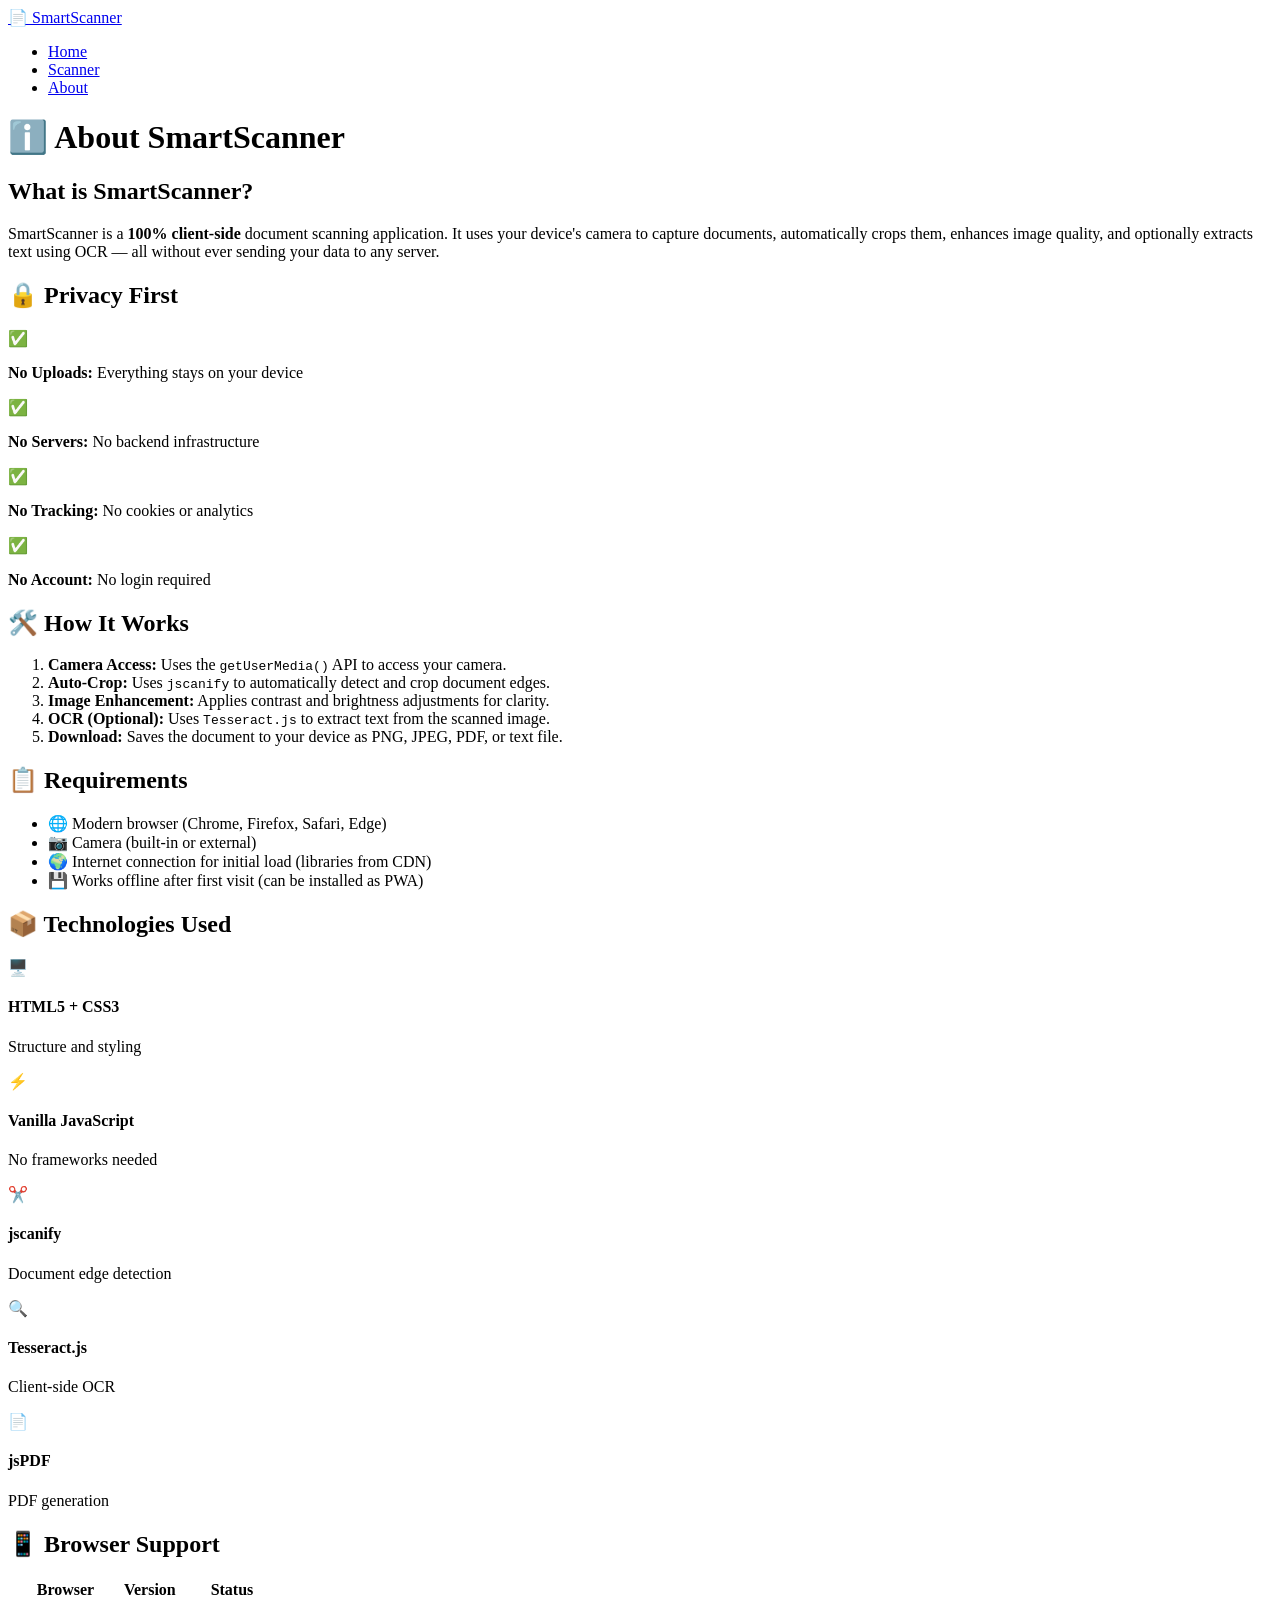
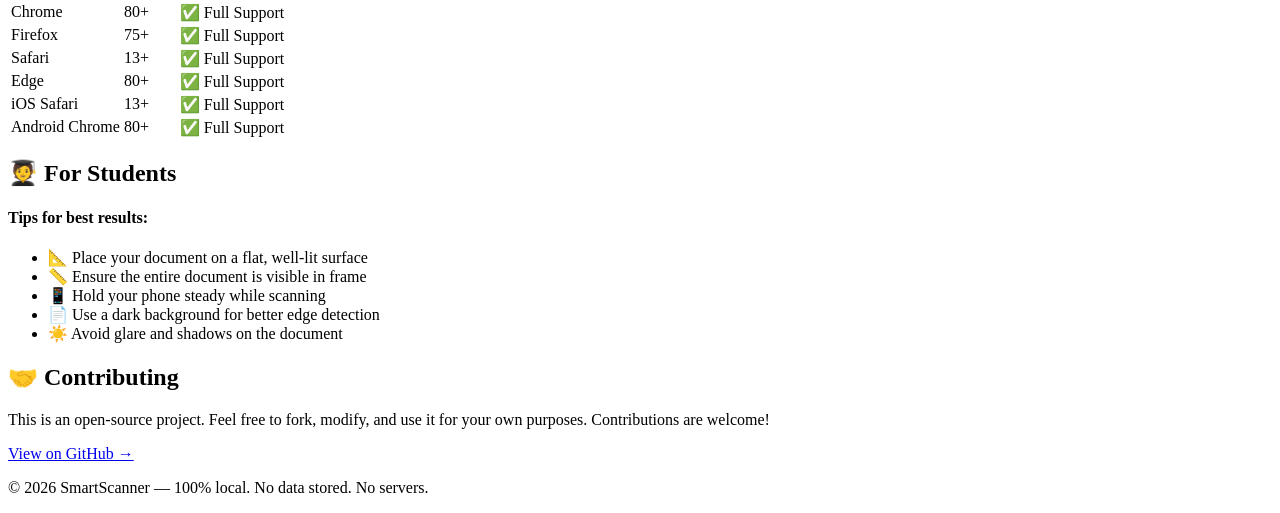
==== about.html @ 973a43d8 "Add About page for Smart Document Scanner This file contains the About page for the Smart Document S" ====
<!DOCTYPE html>
<html lang="en">
<head>
    <meta charset="UTF-8" />
    <meta name="viewport" content="width=device-width, initial-scale=1.0" />
    <title>About - Smart Document Scanner</title>
    <link rel="stylesheet" href="css/style.css" />
</head>
<body>
    <nav class="navbar">
        <div class="nav-container">
            <a href="index.html" class="nav-brand">📄 SmartScanner</a>
            <ul class="nav-menu">
                <li><a href="index.html">Home</a></li>
                <li><a href="scanner.html">Scanner</a></li>
                <li><a href="about.html" class="active">About</a></li>
            </ul>
        </div>
    </nav>

    <main>
        <div class="about-container">
            <h1>ℹ️ About SmartScanner</h1>
            
            <section class="about-section">
                <h2>What is SmartScanner?</h2>
                <p>
                    SmartScanner is a <strong>100% client-side</strong> document scanning application.
                    It uses your device's camera to capture documents, automatically crops them,
                    enhances image quality, and optionally extracts text using OCR — all without
                    ever sending your data to any server.
                </p>
            </section>

            <section class="about-section">
                <h2>🔒 Privacy First</h2>
                <div class="privacy-grid">
                    <div class="privacy-item">
                        <span class="privacy-icon">✅</span>
                        <p><strong>No Uploads:</strong> Everything stays on your device</p>
                    </div>
                    <div class="privacy-item">
                        <span class="privacy-icon">✅</span>
                        <p><strong>No Servers:</strong> No backend infrastructure</p>
                    </div>
                    <div class="privacy-item">
                        <span class="privacy-icon">✅</span>
                        <p><strong>No Tracking:</strong> No cookies or analytics</p>
                    </div>
                    <div class="privacy-item">
                        <span class="privacy-icon">✅</span>
                        <p><strong>No Account:</strong> No login required</p>
                    </div>
                </div>
            </section>

            <section class="about-section">
                <h2>🛠️ How It Works</h2>
                <ol class="how-it-works">
                    <li>
                        <strong>Camera Access:</strong> Uses the <code>getUserMedia()</code> API
                        to access your camera.
                    </li>
                    <li>
                        <strong>Auto-Crop:</strong> Uses <code>jscanify</code> to automatically
                        detect and crop document edges.
                    </li>
                    <li>
                        <strong>Image Enhancement:</strong> Applies contrast and brightness
                        adjustments for clarity.
                    </li>
                    <li>
                        <strong>OCR (Optional):</strong> Uses <code>Tesseract.js</code> to
                        extract text from the scanned image.
                    </li>
                    <li>
                        <strong>Download:</strong> Saves the document to your device as
                        PNG, JPEG, PDF, or text file.
                    </li>
                </ol>
            </section>

            <section class="about-section">
                <h2>📋 Requirements</h2>
                <ul class="requirements">
                    <li>🌐 Modern browser (Chrome, Firefox, Safari, Edge)</li>
                    <li>📷 Camera (built-in or external)</li>
                    <li>🌍 Internet connection for initial load (libraries from CDN)</li>
                    <li>💾 Works offline after first visit (can be installed as PWA)</li>
                </ul>
            </section>

            <section class="about-section">
                <h2>📦 Technologies Used</h2>
                <div class="tech-grid">
                    <div class="tech-item">
                        <span class="tech-icon">🖥️</span>
                        <h4>HTML5 + CSS3</h4>
                        <p>Structure and styling</p>
                    </div>
                    <div class="tech-item">
                        <span class="tech-icon">⚡</span>
                        <h4>Vanilla JavaScript</h4>
                        <p>No frameworks needed</p>
                    </div>
                    <div class="tech-item">
                        <span class="tech-icon">✂️</span>
                        <h4>jscanify</h4>
                        <p>Document edge detection</p>
                    </div>
                    <div class="tech-item">
                        <span class="tech-icon">🔍</span>
                        <h4>Tesseract.js</h4>
                        <p>Client-side OCR</p>
                    </div>
                    <div class="tech-item">
                        <span class="tech-icon">📄</span>
                        <h4>jsPDF</h4>
                        <p>PDF generation</p>
                    </div>
                </div>
            </section>

            <section class="about-section">
                <h2>📱 Browser Support</h2>
                <table class="browser-table">
                    <thead>
                        <tr>
                            <th>Browser</th>
                            <th>Version</th>
                            <th>Status</th>
                        </tr>
                    </thead>
                    <tbody>
                        <tr><td>Chrome</td><td>80+</td><td>✅ Full Support</td></tr>
                        <tr><td>Firefox</td><td>75+</td><td>✅ Full Support</td></tr>
                        <tr><td>Safari</td><td>13+</td><td>✅ Full Support</td></tr>
                        <tr><td>Edge</td><td>80+</td><td>✅ Full Support</td></tr>
                        <tr><td>iOS Safari</td><td>13+</td><td>✅ Full Support</td></tr>
                        <tr><td>Android Chrome</td><td>80+</td><td>✅ Full Support</td></tr>
                    </tbody>
                </table>
            </section>

            <section class="about-section">
                <h2>🧑‍🎓 For Students</h2>
                <div class="student-tips">
                    <h4>Tips for best results:</h4>
                    <ul>
                        <li>📐 Place your document on a flat, well-lit surface</li>
                        <li>📏 Ensure the entire document is visible in frame</li>
                        <li>📱 Hold your phone steady while scanning</li>
                        <li>📄 Use a dark background for better edge detection</li>
                        <li>☀️ Avoid glare and shadows on the document</li>
                    </ul>
                </div>
            </section>

            <section class="about-section">
                <h2>🤝 Contributing</h2>
                <p>
                    This is an open-source project. Feel free to fork, modify, and use it
                    for your own purposes. Contributions are welcome!
                </p>
                <a href="https://github.com" class="btn btn-primary">View on GitHub →</a>
            </section>
        </div>
    </main>

    <footer>
        <div class="footer-container">
            <p>&copy; 2026 SmartScanner — 100% local. No data stored. No servers.</p>
        </div>
    </footer>

    <script src="js/about.js"></script>
</body>
</html>
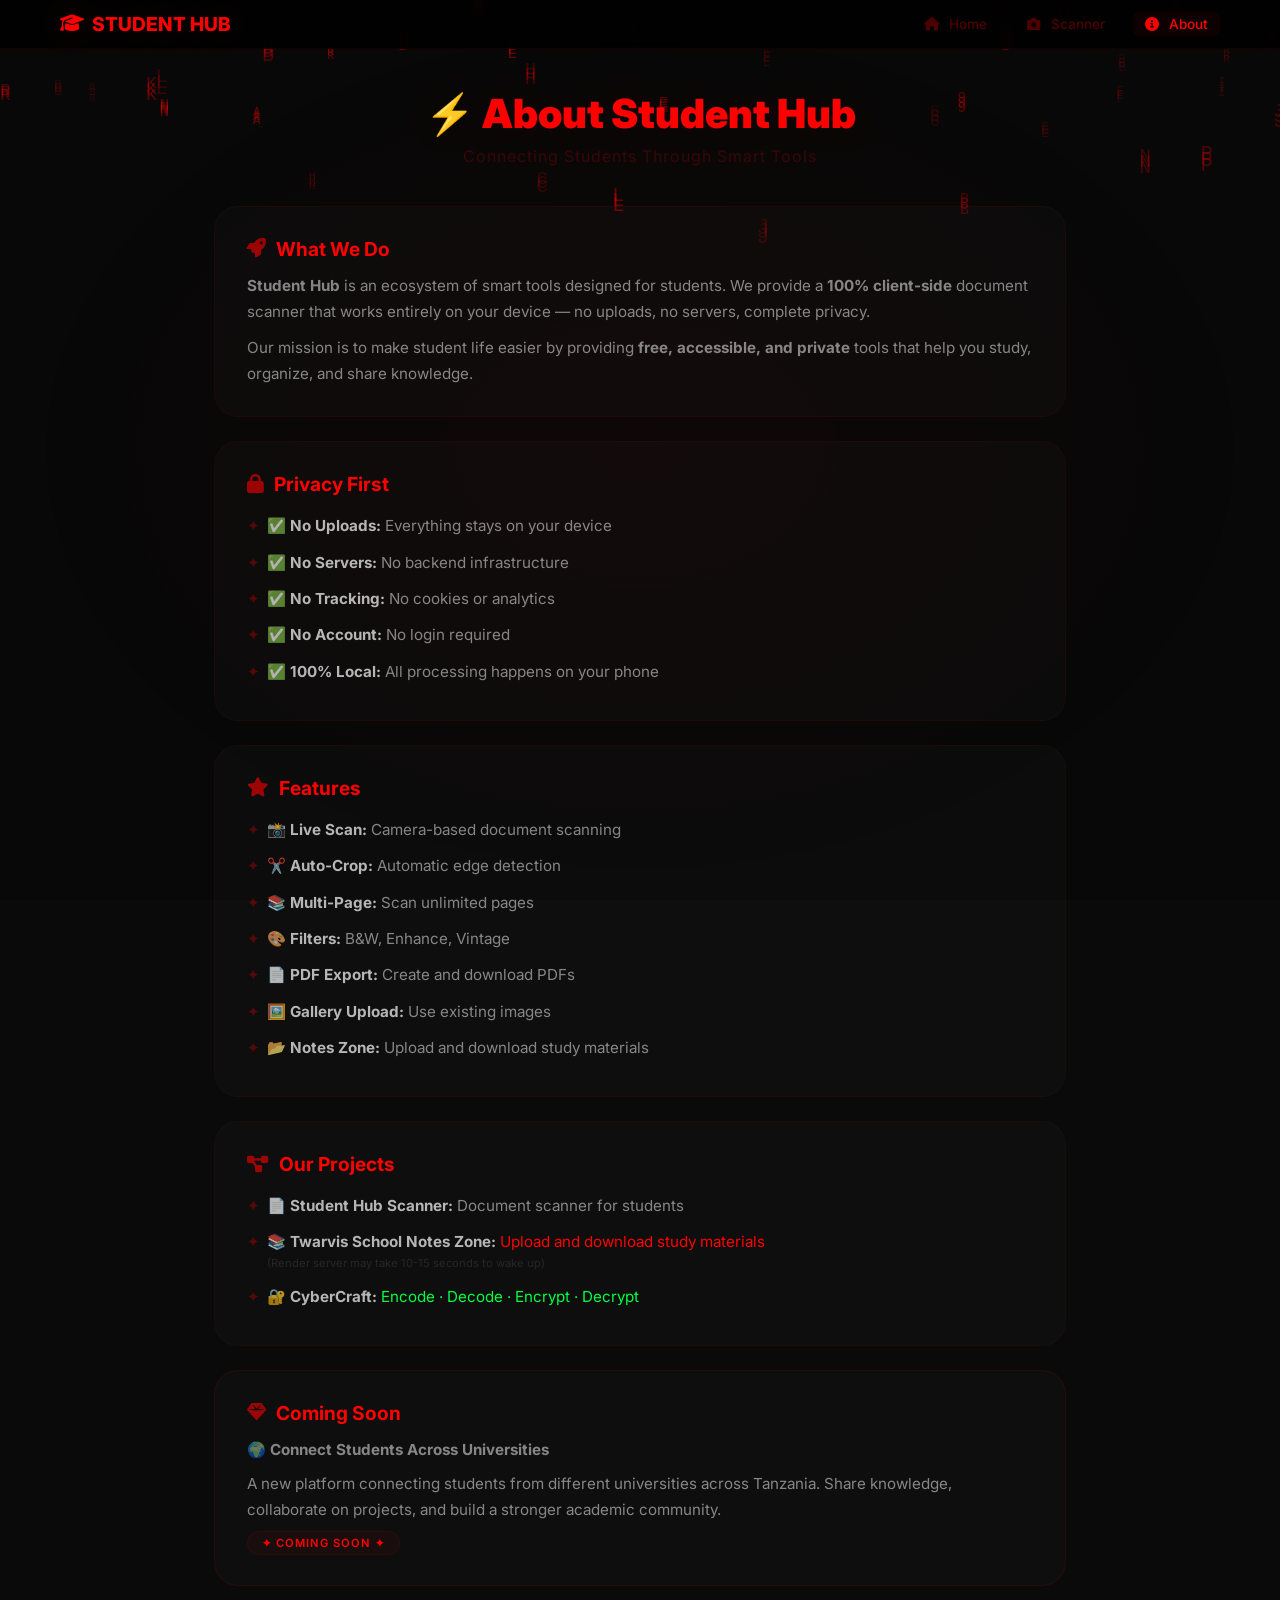
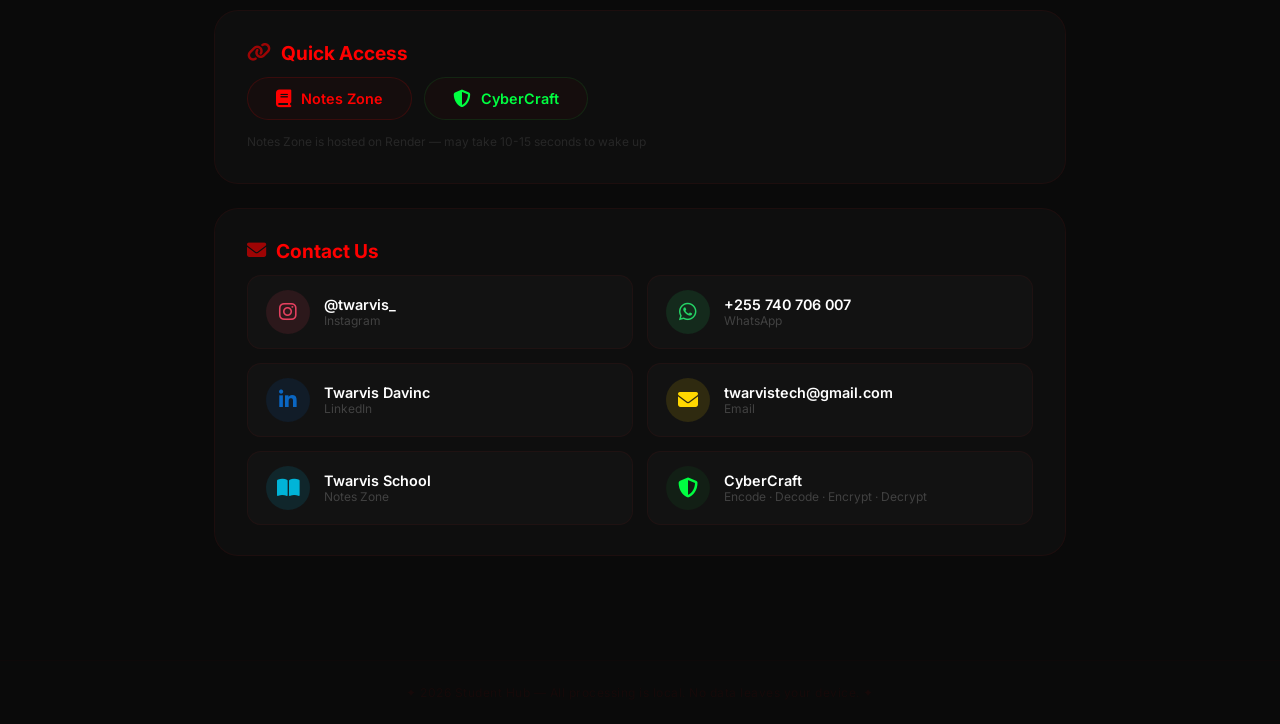
==== commit 0de9e16b: "Revamp about.html for Student Hub branding Updated the about page to reflect the new branding and fe" ====
--- a/about.html
+++ b/about.html
@@ -1,178 +1,830 @@
 <!DOCTYPE html>
 <html lang="en">
 <head>
-    <meta charset="UTF-8" />
-    <meta name="viewport" content="width=device-width, initial-scale=1.0" />
-    <title>About - Smart Document Scanner</title>
-    <link rel="stylesheet" href="css/style.css" />
+    <meta charset="UTF-8">
+    <meta name="viewport" content="width=device-width, initial-scale=1.0, maximum-scale=1.0, user-scalable=no">
+    <title>Student Hub - About</title>
+    <link href="https://fonts.googleapis.com/css2?family=Inter:wght@400;600;700;800;900&display=swap" rel="stylesheet">
+    <link rel="stylesheet" href="https://cdnjs.cloudflare.com/ajax/libs/font-awesome/6.5.1/css/all.min.css">
+    <style>
+        /* ===== RESET & BASE ===== */
+        * {
+            margin: 0;
+            padding: 0;
+            box-sizing: border-box;
+        }
+
+        html,
+        body {
+            width: 100%;
+            min-height: 100vh;
+            background: #0a0a0a;
+            color: #fff;
+            font-family: 'Inter', sans-serif;
+            overflow-x: hidden;
+        }
+
+        /* ===== RED RAIN CANVAS ===== */
+        #rain-canvas {
+            position: fixed;
+            top: 0;
+            left: 0;
+            width: 100%;
+            height: 100%;
+            z-index: 0;
+            background: #0a0a0a;
+        }
+
+        .glow-overlay {
+            position: fixed;
+            top: 0;
+            left: 0;
+            right: 0;
+            bottom: 0;
+            background: radial-gradient(ellipse at center, rgba(255, 0, 0, 0.03) 0%, transparent 70%);
+            z-index: 1;
+            pointer-events: none;
+        }
+
+        .glass-overlay {
+            position: relative;
+            z-index: 2;
+            min-height: 100vh;
+            display: flex;
+            flex-direction: column;
+        }
+
+        /* ===== HEADER ===== */
+        .header {
+            background: rgba(0, 0, 0, 0.85);
+            backdrop-filter: blur(20px);
+            border-bottom: 1px solid rgba(255, 0, 0, 0.08);
+            padding: 12px 0;
+            flex-shrink: 0;
+            position: sticky;
+            top: 0;
+            z-index: 100;
+        }
+
+        .header-content {
+            max-width: 1200px;
+            margin: 0 auto;
+            padding: 0 20px;
+            display: flex;
+            justify-content: space-between;
+            align-items: center;
+        }
+
+        .logo {
+            font-size: 1.2rem;
+            font-weight: 800;
+            display: flex;
+            align-items: center;
+            gap: 8px;
+            color: #ff0000;
+            text-shadow: 0 0 30px rgba(255, 0, 0, 0.2);
+        }
+
+        .logo i {
+            color: #ff0000;
+        }
+
+        .nav-links {
+            display: flex;
+            gap: 16px;
+            align-items: center;
+        }
+
+        .nav-links a {
+            color: rgba(255, 0, 0, 0.3);
+            text-decoration: none;
+            font-size: 0.85rem;
+            font-weight: 500;
+            transition: 0.3s;
+            padding: 4px 12px;
+            border-radius: 6px;
+        }
+
+        .nav-links a:hover,
+        .nav-links a.active {
+            color: #ff0000;
+            background: rgba(255, 0, 0, 0.05);
+        }
+
+        .nav-links a i {
+            margin-right: 6px;
+        }
+
+        /* ===== GLASSY LOADING MODAL ===== */
+        #loadingModal {
+            display: none;
+            position: fixed;
+            top: 0;
+            left: 0;
+            width: 100%;
+            height: 100%;
+            background: rgba(0, 0, 0, 0.7);
+            backdrop-filter: blur(20px);
+            z-index: 999;
+            align-items: center;
+            justify-content: center;
+        }
+
+        #loadingModal.active {
+            display: flex;
+        }
+
+        .loading-box {
+            background: rgba(255, 255, 255, 0.03);
+            backdrop-filter: blur(30px);
+            border: 1px solid rgba(255, 0, 0, 0.08);
+            border-radius: 30px;
+            padding: 50px 40px 40px;
+            max-width: 380px;
+            width: 90%;
+            text-align: center;
+            animation: glassPulse 2s ease-in-out infinite;
+            box-shadow: 0 0 60px rgba(255, 0, 0, 0.03);
+        }
+
+        @keyframes glassPulse {
+            0%,
+            100% {
+                box-shadow: 0 0 40px rgba(255, 0, 0, 0.02);
+                transform: scale(1);
+            }
+            50% {
+                box-shadow: 0 0 80px rgba(255, 0, 0, 0.06);
+                transform: scale(1.01);
+            }
+        }
+
+        .loading-box .spinner {
+            width: 60px;
+            height: 60px;
+            border: 3px solid rgba(255, 0, 0, 0.05);
+            border-top-color: #ff0000;
+            border-radius: 50%;
+            animation: spin 1s linear infinite;
+            margin: 0 auto 20px;
+        }
+
+        @keyframes spin {
+            to {
+                transform: rotate(360deg);
+            }
+        }
+
+        .loading-box .loading-icon {
+            font-size: 2.5rem;
+            margin-bottom: 12px;
+            animation: bounce 1.5s ease-in-out infinite;
+        }
+
+        @keyframes bounce {
+            0%,
+            100% {
+                transform: translateY(0);
+            }
+            50% {
+                transform: translateY(-10px);
+            }
+        }
+
+        .loading-box h3 {
+            color: #ff0000;
+            font-size: 1.2rem;
+            font-weight: 700;
+            margin-bottom: 6px;
+        }
+
+        .loading-box p {
+            color: rgba(255, 255, 255, 0.2);
+            font-size: 0.85rem;
+            letter-spacing: 1px;
+        }
+
+        .loading-box .progress-bar {
+            width: 100%;
+            height: 3px;
+            background: rgba(255, 0, 0, 0.05);
+            border-radius: 2px;
+            margin-top: 16px;
+            overflow: hidden;
+        }
+
+        .loading-box .progress-bar .fill {
+            height: 100%;
+            width: 0%;
+            background: linear-gradient(90deg, #ff0000, #ff4444);
+            border-radius: 2px;
+            animation: fillProgress 10s ease-in-out forwards;
+        }
+
+        @keyframes fillProgress {
+            0% {
+                width: 0%;
+            }
+            20% {
+                width: 15%;
+            }
+            40% {
+                width: 35%;
+            }
+            60% {
+                width: 55%;
+            }
+            80% {
+                width: 75%;
+            }
+            100% {
+                width: 100%;
+            }
+        }
+
+        /* ===== ABOUT CONTENT ===== */
+        .about-container {
+            max-width: 900px;
+            margin: 0 auto;
+            padding: 40px 24px 60px;
+        }
+
+        .about-container h1 {
+            font-size: 2.5rem;
+            font-weight: 900;
+            color: #ff0000;
+            text-align: center;
+            margin-bottom: 8px;
+            text-shadow: 0 0 40px rgba(255, 0, 0, 0.1);
+        }
+
+        .about-container .subtitle {
+            text-align: center;
+            color: rgba(255, 0, 0, 0.2);
+            font-size: 1rem;
+            margin-bottom: 40px;
+            letter-spacing: 1px;
+        }
+
+        .about-card {
+            background: rgba(255, 255, 255, 0.02);
+            border: 1px solid rgba(255, 0, 0, 0.06);
+            border-radius: 24px;
+            padding: 30px 32px;
+            margin-bottom: 24px;
+            transition: 0.3s;
+        }
+
+        .about-card:hover {
+            border-color: rgba(255, 0, 0, 0.12);
+        }
+
+        .about-card h2 {
+            color: #ff0000;
+            font-size: 1.2rem;
+            font-weight: 700;
+            margin-bottom: 12px;
+            display: flex;
+            align-items: center;
+            gap: 10px;
+        }
+
+        .about-card h2 i {
+            opacity: 0.6;
+        }
+
+        .about-card p {
+            color: rgba(255, 255, 255, 0.5);
+            font-size: 0.95rem;
+            line-height: 1.7;
+        }
+
+        .about-card ul {
+            list-style: none;
+            padding: 0;
+        }
+
+        .about-card ul li {
+            color: rgba(255, 255, 255, 0.5);
+            font-size: 0.95rem;
+            padding: 6px 0;
+            padding-left: 20px;
+            position: relative;
+            line-height: 1.6;
+        }
+
+        .about-card ul li::before {
+            content: "✦";
+            position: absolute;
+            left: 0;
+            color: #ff0000;
+            opacity: 0.3;
+        }
+
+        .about-card ul li strong {
+            color: rgba(255, 255, 255, 0.7);
+        }
+
+        /* ===== COMING SOON BADGE ===== */
+        .coming-soon {
+            display: inline-block;
+            padding: 4px 14px;
+            border-radius: 20px;
+            background: rgba(255, 0, 0, 0.05);
+            border: 1px solid rgba(255, 0, 0, 0.08);
+            color: #ff0000;
+            font-size: 0.7rem;
+            font-weight: 600;
+            letter-spacing: 1px;
+            text-transform: uppercase;
+            animation: pulse 2s ease-in-out infinite;
+            margin-top: 8px;
+        }
+
+        @keyframes pulse {
+            0%,
+            100% {
+                opacity: 0.4;
+            }
+            50% {
+                opacity: 1;
+            }
+        }
+
+        /* ===== CONTACT CARDS ===== */
+        .contact-grid {
+            display: grid;
+            grid-template-columns: 1fr 1fr;
+            gap: 14px;
+        }
+
+        .contact-item {
+            display: flex;
+            align-items: center;
+            gap: 14px;
+            padding: 14px 18px;
+            background: rgba(255, 255, 255, 0.02);
+            border: 1px solid rgba(255, 0, 0, 0.05);
+            border-radius: 14px;
+            text-decoration: none;
+            color: #fff;
+            transition: 0.3s;
+        }
+
+        .contact-item:hover {
+            background: rgba(255, 0, 0, 0.04);
+            border-color: rgba(255, 0, 0, 0.1);
+            transform: translateY(-2px);
+        }
+
+        .contact-item .icon {
+            width: 44px;
+            height: 44px;
+            border-radius: 50%;
+            display: flex;
+            align-items: center;
+            justify-content: center;
+            font-size: 20px;
+            flex-shrink: 0;
+        }
+
+        .contact-item .icon.instagram {
+            background: rgba(228, 64, 95, 0.12);
+            color: #e4405f;
+        }
+        .contact-item .icon.whatsapp {
+            background: rgba(37, 211, 102, 0.12);
+            color: #25d366;
+        }
+        .contact-item .icon.linkedin {
+            background: rgba(10, 102, 194, 0.12);
+            color: #0a66c2;
+        }
+        .contact-item .icon.email {
+            background: rgba(255, 215, 0, 0.12);
+            color: #ffd700;
+        }
+        .contact-item .icon.web {
+            background: rgba(0, 180, 216, 0.12);
+            color: #00b4d8;
+        }
+        .contact-item .icon.cyber {
+            background: rgba(0, 255, 65, 0.05);
+            color: #00ff41;
+        }
+
+        .contact-item .info .name {
+            font-weight: 600;
+            font-size: 0.9rem;
+            color: #fff;
+        }
+        .contact-item .info .detail {
+            font-size: 0.75rem;
+            color: rgba(255, 255, 255, 0.2);
+        }
+
+        /* ===== BUTTONS ===== */
+        .btn-direct {
+            display: inline-flex;
+            align-items: center;
+            gap: 10px;
+            padding: 12px 28px;
+            border-radius: 60px;
+            border: 1px solid rgba(255, 0, 0, 0.15);
+            background: rgba(255, 0, 0, 0.03);
+            color: #ff0000;
+            font-weight: 600;
+            font-size: 0.9rem;
+            cursor: pointer;
+            transition: 0.3s;
+            text-decoration: none;
+            font-family: inherit;
+        }
+
+        .btn-direct:hover {
+            background: rgba(255, 0, 0, 0.08);
+            border-color: rgba(255, 0, 0, 0.3);
+            transform: translateY(-2px);
+        }
+
+        .btn-direct i {
+            font-size: 1.1rem;
+        }
+
+        .btn-group {
+            display: flex;
+            gap: 12px;
+            flex-wrap: wrap;
+            margin-top: 12px;
+        }
+
+        /* ===== FOOTER ===== */
+        .footer {
+            text-align: center;
+            padding: 24px;
+            color: rgba(255, 0, 0, 0.05);
+            font-size: 0.75rem;
+            border-top: 1px solid rgba(255, 0, 0, 0.02);
+            margin-top: 20px;
+            letter-spacing: 0.5px;
+        }
+
+        /* ===== RESPONSIVE ===== */
+        @media (max-width: 768px) {
+            .about-container {
+                padding: 24px 16px 40px;
+            }
+            .about-container h1 {
+                font-size: 1.8rem;
+            }
+            .contact-grid {
+                grid-template-columns: 1fr;
+            }
+            .about-card {
+                padding: 20px;
+            }
+            .header-content {
+                flex-direction: column;
+                gap: 8px;
+                padding: 0 16px;
+            }
+            .logo {
+                font-size: 1rem;
+            }
+            .nav-links {
+                gap: 12px;
+            }
+            .nav-links a {
+                font-size: 0.75rem;
+                padding: 4px 10px;
+            }
+            .btn-group {
+                flex-direction: column;
+            }
+            .btn-direct {
+                justify-content: center;
+            }
+            .loading-box {
+                padding: 40px 24px 30px;
+            }
+        }
+
+        @media (max-width: 480px) {
+            .about-container h1 {
+                font-size: 1.5rem;
+            }
+            .contact-item {
+                padding: 12px 14px;
+            }
+            .contact-item .icon {
+                width: 38px;
+                height: 38px;
+                font-size: 16px;
+            }
+        }
+    </style>
 </head>
 <body>
-    <nav class="navbar">
-        <div class="nav-container">
-            <a href="index.html" class="nav-brand">📄 SmartScanner</a>
-            <ul class="nav-menu">
-                <li><a href="index.html">Home</a></li>
-                <li><a href="scanner.html">Scanner</a></li>
-                <li><a href="about.html" class="active">About</a></li>
-            </ul>
+
+    <!-- RED RAIN CANVAS -->
+    <canvas id="rain-canvas"></canvas>
+    <div class="glow-overlay"></div>
+
+    <!-- GLASSY LOADING MODAL -->
+    <div id="loadingModal">
+        <div class="loading-box">
+            <div class="loading-icon">📚</div>
+            <div class="spinner"></div>
+            <h3>Connecting to Notes Zone</h3>
+            <p>Waking up the server...</p>
+            <div class="progress-bar">
+                <div class="fill"></div>
+            </div>
         </div>
-    </nav>
-
-    <main>
+    </div>
+
+    <div class="glass-overlay">
+
+        <!-- HEADER -->
+        <div class="header">
+            <div class="header-content">
+                <div class="logo">
+                    <i class="fas fa-graduation-cap"></i>
+                    STUDENT HUB
+                </div>
+                <div class="nav-links">
+                    <a href="index.html"><i class="fas fa-home"></i> Home</a>
+                    <a href="scanner.html"><i class="fas fa-camera"></i> Scanner</a>
+                    <a href="about.html" class="active"><i class="fas fa-info-circle"></i> About</a>
+                </div>
+            </div>
+        </div>
+
+        <!-- ABOUT CONTENT -->
         <div class="about-container">
-            <h1>ℹ️ About SmartScanner</h1>
-            
-            <section class="about-section">
-                <h2>What is SmartScanner?</h2>
+
+            <h1>⚡ About Student Hub</h1>
+            <p class="subtitle">Connecting Students Through Smart Tools</p>
+
+            <!-- What We Do -->
+            <div class="about-card">
+                <h2><i class="fas fa-rocket"></i> What We Do</h2>
                 <p>
-                    SmartScanner is a <strong>100% client-side</strong> document scanning application.
-                    It uses your device's camera to capture documents, automatically crops them,
-                    enhances image quality, and optionally extracts text using OCR — all without
-                    ever sending your data to any server.
+                    <strong>Student Hub</strong> is an ecosystem of smart tools designed for students.
+                    We provide a <strong>100% client-side</strong> document scanner that works entirely
+                    on your device — no uploads, no servers, complete privacy.
                 </p>
-            </section>
-
-            <section class="about-section">
-                <h2>🔒 Privacy First</h2>
-                <div class="privacy-grid">
-                    <div class="privacy-item">
-                        <span class="privacy-icon">✅</span>
-                        <p><strong>No Uploads:</strong> Everything stays on your device</p>
-                    </div>
-                    <div class="privacy-item">
-                        <span class="privacy-icon">✅</span>
-                        <p><strong>No Servers:</strong> No backend infrastructure</p>
-                    </div>
-                    <div class="privacy-item">
-                        <span class="privacy-icon">✅</span>
-                        <p><strong>No Tracking:</strong> No cookies or analytics</p>
-                    </div>
-                    <div class="privacy-item">
-                        <span class="privacy-icon">✅</span>
-                        <p><strong>No Account:</strong> No login required</p>
-                    </div>
-                </div>
-            </section>
-
-            <section class="about-section">
-                <h2>🛠️ How It Works</h2>
-                <ol class="how-it-works">
+                <p style="margin-top:10px;">
+                    Our mission is to make student life easier by providing <strong>free, accessible,
+                    and private</strong> tools that help you study, organize, and share knowledge.
+                </p>
+            </div>
+
+            <!-- Privacy -->
+            <div class="about-card">
+                <h2><i class="fas fa-lock"></i> Privacy First</h2>
+                <ul>
+                    <li><strong>✅ No Uploads:</strong> Everything stays on your device</li>
+                    <li><strong>✅ No Servers:</strong> No backend infrastructure</li>
+                    <li><strong>✅ No Tracking:</strong> No cookies or analytics</li>
+                    <li><strong>✅ No Account:</strong> No login required</li>
+                    <li><strong>✅ 100% Local:</strong> All processing happens on your phone</li>
+                </ul>
+            </div>
+
+            <!-- Features -->
+            <div class="about-card">
+                <h2><i class="fas fa-star"></i> Features</h2>
+                <ul>
+                    <li><strong>📸 Live Scan:</strong> Camera-based document scanning</li>
+                    <li><strong>✂️ Auto-Crop:</strong> Automatic edge detection</li>
+                    <li><strong>📚 Multi-Page:</strong> Scan unlimited pages</li>
+                    <li><strong>🎨 Filters:</strong> B&amp;W, Enhance, Vintage</li>
+                    <li><strong>📄 PDF Export:</strong> Create and download PDFs</li>
+                    <li><strong>🖼️ Gallery Upload:</strong> Use existing images</li>
+                    <li><strong>📂 Notes Zone:</strong> Upload and download study materials</li>
+                </ul>
+            </div>
+
+            <!-- Our Projects -->
+            <div class="about-card">
+                <h2><i class="fas fa-project-diagram"></i> Our Projects</h2>
+                <ul>
                     <li>
-                        <strong>Camera Access:</strong> Uses the <code>getUserMedia()</code> API
-                        to access your camera.
+                        <strong>📄 Student Hub Scanner:</strong>
+                        Document scanner for students
                     </li>
                     <li>
-                        <strong>Auto-Crop:</strong> Uses <code>jscanify</code> to automatically
-                        detect and crop document edges.
+                        <strong>📚 Twarvis School Notes Zone:</strong>
+                        <a href="#" onclick="goToNotes(event)" style="color:#ff0000;text-decoration:none;">
+                            Upload and download study materials
+                        </a>
+                        <span style="color:rgba(255,255,255,0.1);font-size:0.7rem;display:block;">
+                            (Render server may take 10-15 seconds to wake up)
+                        </span>
                     </li>
                     <li>
-                        <strong>Image Enhancement:</strong> Applies contrast and brightness
-                        adjustments for clarity.
+                        <strong>🔐 CyberCraft:</strong>
+                        <a href="https://cybercraft.twarvistech.workers.dev/" target="_blank" style="color:#00ff41;text-decoration:none;">
+                            Encode · Decode · Encrypt · Decrypt
+                        </a>
                     </li>
-                    <li>
-                        <strong>OCR (Optional):</strong> Uses <code>Tesseract.js</code> to
-                        extract text from the scanned image.
-                    </li>
-                    <li>
-                        <strong>Download:</strong> Saves the document to your device as
-                        PNG, JPEG, PDF, or text file.
-                    </li>
-                </ol>
-            </section>
-
-            <section class="about-section">
-                <h2>📋 Requirements</h2>
-                <ul class="requirements">
-                    <li>🌐 Modern browser (Chrome, Firefox, Safari, Edge)</li>
-                    <li>📷 Camera (built-in or external)</li>
-                    <li>🌍 Internet connection for initial load (libraries from CDN)</li>
-                    <li>💾 Works offline after first visit (can be installed as PWA)</li>
                 </ul>
-            </section>
-
-            <section class="about-section">
-                <h2>📦 Technologies Used</h2>
-                <div class="tech-grid">
-                    <div class="tech-item">
-                        <span class="tech-icon">🖥️</span>
-                        <h4>HTML5 + CSS3</h4>
-                        <p>Structure and styling</p>
-                    </div>
-                    <div class="tech-item">
-                        <span class="tech-icon">⚡</span>
-                        <h4>Vanilla JavaScript</h4>
-                        <p>No frameworks needed</p>
-                    </div>
-                    <div class="tech-item">
-                        <span class="tech-icon">✂️</span>
-                        <h4>jscanify</h4>
-                        <p>Document edge detection</p>
-                    </div>
-                    <div class="tech-item">
-                        <span class="tech-icon">🔍</span>
-                        <h4>Tesseract.js</h4>
-                        <p>Client-side OCR</p>
-                    </div>
-                    <div class="tech-item">
-                        <span class="tech-icon">📄</span>
-                        <h4>jsPDF</h4>
-                        <p>PDF generation</p>
-                    </div>
+            </div>
+
+            <!-- Coming Soon -->
+            <div class="about-card" style="border-color:rgba(255,0,0,0.1);">
+                <h2><i class="fas fa-gem"></i> Coming Soon</h2>
+                <p>
+                    <strong>🌍 Connect Students Across Universities</strong>
+                </p>
+                <p style="margin-top:8px;">
+                    A new platform connecting students from different universities across Tanzania.
+                    Share knowledge, collaborate on projects, and build a stronger academic community.
+                </p>
+                <span class="coming-soon">✦ Coming Soon ✦</span>
+            </div>
+
+            <!-- Direct Links -->
+            <div class="about-card">
+                <h2><i class="fas fa-link"></i> Quick Access</h2>
+                <div class="btn-group">
+                    <button class="btn-direct" onclick="goToNotes(event)">
+                        <i class="fas fa-book"></i> Notes Zone
+                    </button>
+                    <a href="https://cybercraft.twarvistech.workers.dev/" target="_blank" class="btn-direct" style="border-color:rgba(0,255,65,0.1);color:#00ff41;">
+                        <i class="fas fa-shield-alt"></i> CyberCraft
+                    </a>
                 </div>
-            </section>
-
-            <section class="about-section">
-                <h2>📱 Browser Support</h2>
-                <table class="browser-table">
-                    <thead>
-                        <tr>
-                            <th>Browser</th>
-                            <th>Version</th>
-                            <th>Status</th>
-                        </tr>
-                    </thead>
-                    <tbody>
-                        <tr><td>Chrome</td><td>80+</td><td>✅ Full Support</td></tr>
-                        <tr><td>Firefox</td><td>75+</td><td>✅ Full Support</td></tr>
-                        <tr><td>Safari</td><td>13+</td><td>✅ Full Support</td></tr>
-                        <tr><td>Edge</td><td>80+</td><td>✅ Full Support</td></tr>
-                        <tr><td>iOS Safari</td><td>13+</td><td>✅ Full Support</td></tr>
-                        <tr><td>Android Chrome</td><td>80+</td><td>✅ Full Support</td></tr>
-                    </tbody>
-                </table>
-            </section>
-
-            <section class="about-section">
-                <h2>🧑‍🎓 For Students</h2>
-                <div class="student-tips">
-                    <h4>Tips for best results:</h4>
-                    <ul>
-                        <li>📐 Place your document on a flat, well-lit surface</li>
-                        <li>📏 Ensure the entire document is visible in frame</li>
-                        <li>📱 Hold your phone steady while scanning</li>
-                        <li>📄 Use a dark background for better edge detection</li>
-                        <li>☀️ Avoid glare and shadows on the document</li>
-                    </ul>
+                <p style="margin-top:12px;font-size:0.75rem;color:rgba(255,255,255,0.1);">
+                    Notes Zone is hosted on Render — may take 10-15 seconds to wake up
+                </p>
+            </div>
+
+            <!-- Contact -->
+            <div class="about-card">
+                <h2><i class="fas fa-envelope"></i> Contact Us</h2>
+                <div class="contact-grid">
+                    <a href="https://www.instagram.com/twarvis_?igsi=aXF5YzA0enRwM2kx&utm_source=qr" target="_blank" class="contact-item">
+                        <div class="icon instagram"><i class="fab fa-instagram"></i></div>
+                        <div class="info">
+                            <div class="name">@twarvis_</div>
+                            <div class="detail">Instagram</div>
+                        </div>
+                    </a>
+                    <a href="https://wa.me/255740706007" target="_blank" class="contact-item">
+                        <div class="icon whatsapp"><i class="fab fa-whatsapp"></i></div>
+                        <div class="info">
+                            <div class="name">+255 740 706 007</div>
+                            <div class="detail">WhatsApp</div>
+                        </div>
+                    </a>
+                    <a href="https://www.linkedin.com/in/twarvis-davinc-7a7066431?utm_source=share_via&utm_content=profile&utm_medium=member_ios" target="_blank" class="contact-item">
+                        <div class="icon linkedin"><i class="fab fa-linkedin-in"></i></div>
+                        <div class="info">
+                            <div class="name">Twarvis Davinc</div>
+                            <div class="detail">LinkedIn</div>
+                        </div>
+                    </a>
+                    <a href="mailto:twarvistech@gmail.com" class="contact-item">
+                        <div class="icon email"><i class="fas fa-envelope"></i></div>
+                        <div class="info">
+                            <div class="name">twarvistech@gmail.com</div>
+                            <div class="detail">Email</div>
+                        </div>
+                    </a>
+                    <a href="https://twarvis-school.onrender.com/browse/" target="_blank" class="contact-item">
+                        <div class="icon web"><i class="fas fa-book-open"></i></div>
+                        <div class="info">
+                            <div class="name">Twarvis School</div>
+                            <div class="detail">Notes Zone</div>
+                        </div>
+                    </a>
+                    <a href="https://cybercraft.twarvistech.workers.dev/" target="_blank" class="contact-item">
+                        <div class="icon cyber"><i class="fas fa-shield-alt"></i></div>
+                        <div class="info">
+                            <div class="name">CyberCraft</div>
+                            <div class="detail">Encode · Decode · Encrypt · Decrypt</div>
+                        </div>
+                    </a>
                 </div>
-            </section>
-
-            <section class="about-section">
-                <h2>🤝 Contributing</h2>
-                <p>
-                    This is an open-source project. Feel free to fork, modify, and use it
-                    for your own purposes. Contributions are welcome!
-                </p>
-                <a href="https://github.com" class="btn btn-primary">View on GitHub →</a>
-            </section>
+            </div>
+
         </div>
-    </main>
-
-    <footer>
-        <div class="footer-container">
-            <p>&copy; 2026 SmartScanner — 100% local. No data stored. No servers.</p>
+
+        <!-- FOOTER -->
+        <div class="footer">
+            <span>✦</span> 2026 Student Hub — All processing is local. No data leaves your device. <span>✦</span>
         </div>
-    </footer>
-
-    <script src="js/about.js"></script>
+
+    </div>
+
+    <script>
+        // ============================================
+        // RED RAIN EFFECT
+        // ============================================
+        (function() {
+            const canvas = document.getElementById('rain-canvas');
+            const ctx = canvas.getContext('2d');
+
+            function resize() {
+                canvas.width = window.innerWidth;
+                canvas.height = window.innerHeight;
+            }
+            resize();
+            window.addEventListener('resize', resize);
+
+            const chars = '0123456789ABCDEFGHIJKLMNOPQRSTUVWXYZ';
+
+            class RedDrop {
+                constructor() { this.reset(); }
+                reset() {
+                    this.x = Math.random() * canvas.width;
+                    this.y = Math.random() * canvas.height - canvas.height;
+                    this.speed = Math.random() * 4 + 2;
+                    this.size = Math.random() * 14 + 10;
+                    this.opacity = Math.random() * 0.3 + 0.1;
+                    this.char = chars[Math.floor(Math.random() * chars.length)];
+                }
+                fall() {
+                    this.y += this.speed;
+                    if (this.y > canvas.height + 20) { this.reset();
+                        this.y = -20; }
+                }
+                draw() {
+                    ctx.font = `${this.size}px monospace`;
+                    ctx.fillStyle = `rgba(255, 0, 0, ${this.opacity})`;
+                    ctx.shadowColor = `rgba(255, 0, 0, ${this.opacity * 0.3})`;
+                    ctx.shadowBlur = 10;
+                    ctx.fillText(this.char, this.x, this.y);
+                    ctx.shadowBlur = 0;
+                }
+            }
+
+            const drops = Array.from({ length: 150 }, () => new RedDrop());
+
+            function drawRain() {
+                ctx.fillStyle = 'rgba(10, 10, 10, 0.05)';
+                ctx.fillRect(0, 0, canvas.width, canvas.height);
+                drops.forEach(d => { d.draw();
+                    d.fall(); });
+                requestAnimationFrame(drawRain);
+            }
+            drawRain();
+        })();
+
+        // ============================================
+        // GLASSY LOADING MODAL
+        // ============================================
+        let loadingTimeout = null;
+
+        function showLoading() {
+            const modal = document.getElementById('loadingModal');
+            modal.classList.add('active');
+
+            // Reset progress bar animation
+            const fill = document.querySelector('.progress-bar .fill');
+            fill.style.animation = 'none';
+            void fill.offsetHeight; // trigger reflow
+            fill.style.animation = 'fillProgress 10s ease-in-out forwards';
+        }
+
+        function hideLoading() {
+            document.getElementById('loadingModal').classList.remove('active');
+            clearTimeout(loadingTimeout);
+        }
+
+        // ============================================
+        // GO TO NOTES ZONE WITH LOADING
+        // ============================================
+        function goToNotes(e) {
+            if (e) e.preventDefault();
+
+            // Show loading modal
+            showLoading();
+
+            // Wait 10 seconds (Render wake-up time), then redirect
+            loadingTimeout = setTimeout(function() {
+                hideLoading();
+                window.open('https://twarvis-school.onrender.com/browse/', '_blank');
+            }, 10000);
+
+            // Also allow user to close if they want
+            // Click on modal background to cancel
+            document.getElementById('loadingModal').addEventListener('click', function(event) {
+                if (event.target === this) {
+                    hideLoading();
+                    clearTimeout(loadingTimeout);
+                }
+            });
+        }
+
+        console.log('🔥 Student Hub - About Page');
+        console.log('📚 Notes Zone: https://twarvis-school.onrender.com/browse/');
+        console.log('🔐 CyberCraft: https://cybercraft.twarvistech.workers.dev/');
+        console.log('📧 Email: twarvistech@gmail.com');
+        console.log('🌍 New Project: Connecting Students Across Universities - Coming Soon!');
+    </script>
+
 </body>
 </html>
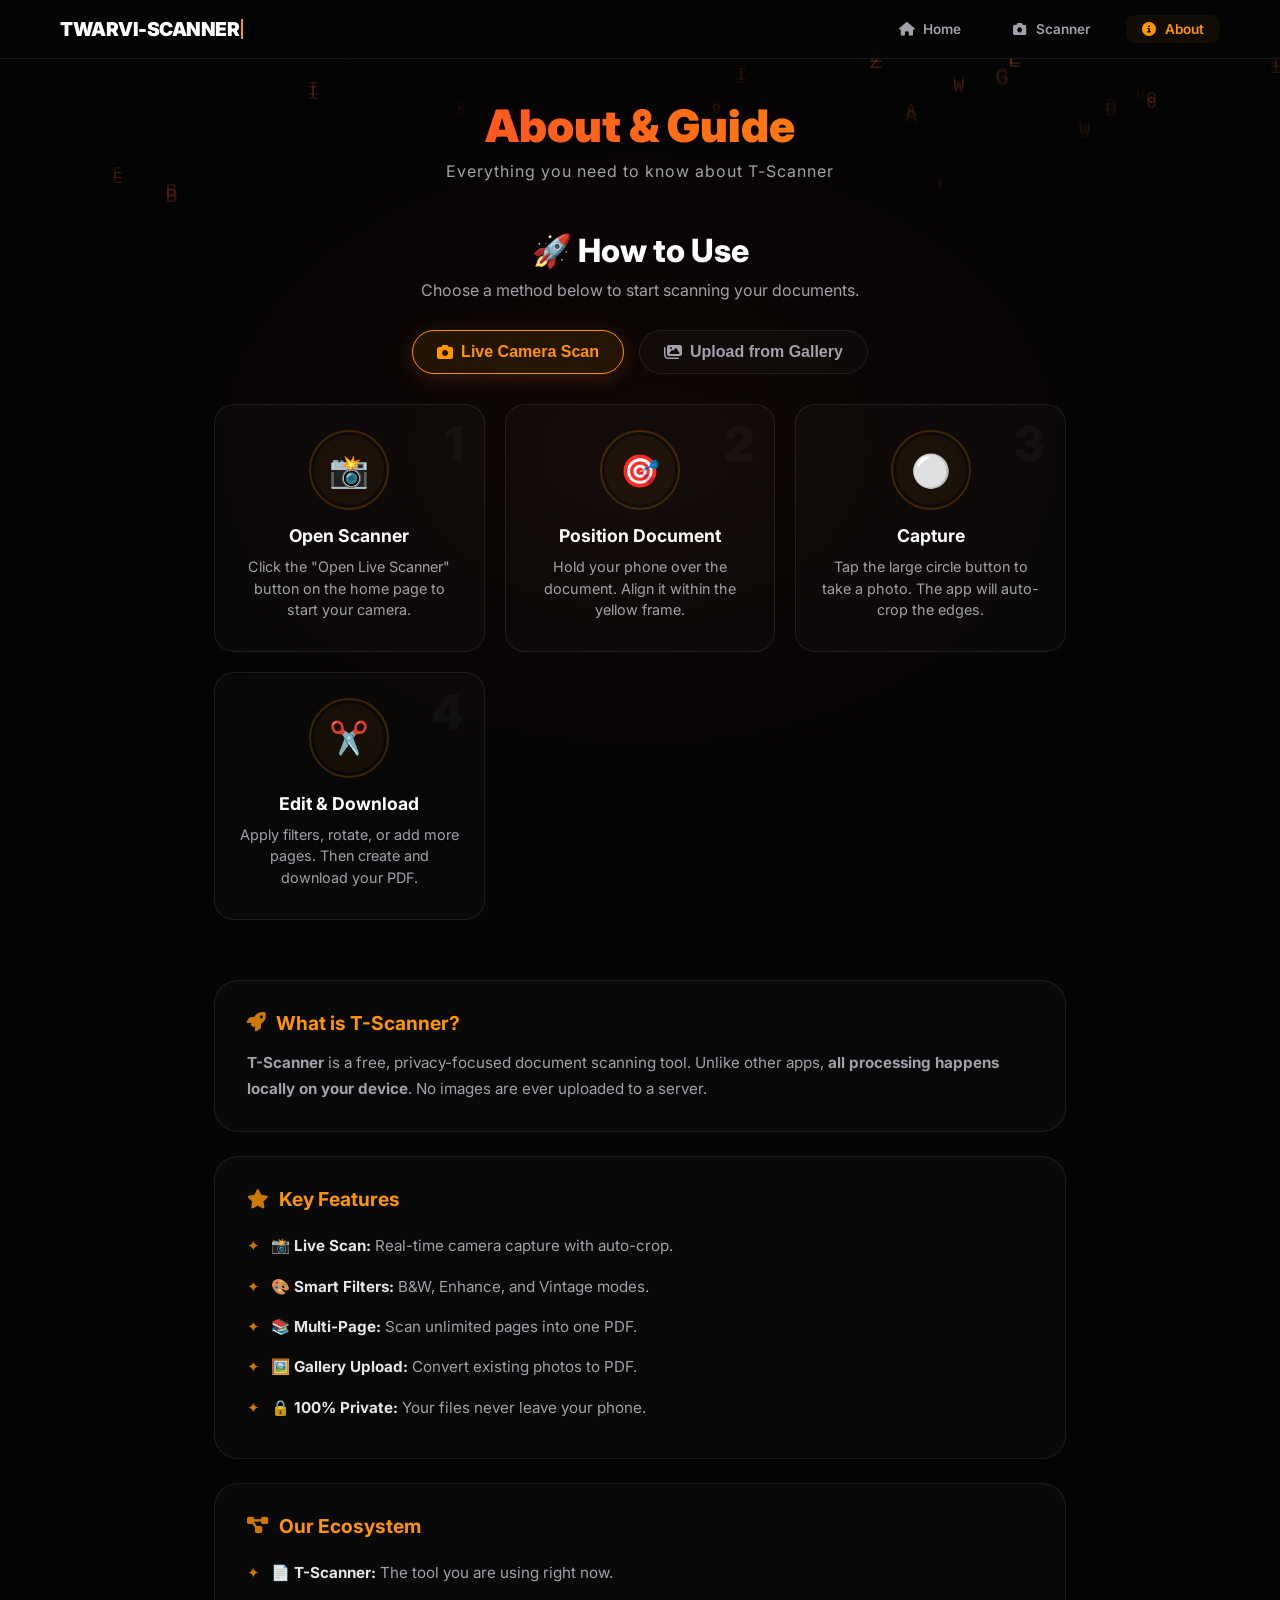
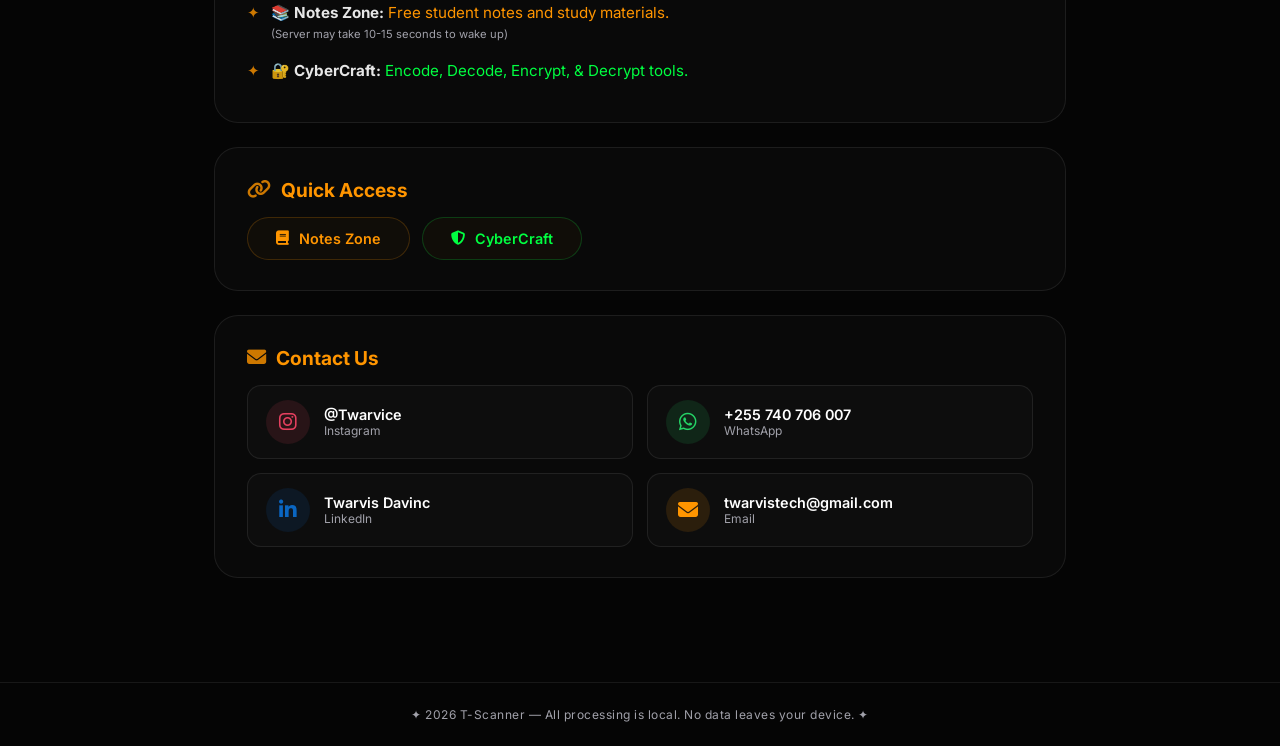
==== commit bfe5243e: "Update about.html" ====
--- a/about.html
+++ b/about.html
@@ -3,45 +3,50 @@
 <head>
     <meta charset="UTF-8">
     <meta name="viewport" content="width=device-width, initial-scale=1.0, maximum-scale=1.0, user-scalable=no">
-    <title>Student Hub - About</title>
-    <link href="https://fonts.googleapis.com/css2?family=Inter:wght@400;600;700;800;900&display=swap" rel="stylesheet">
+    <title>About & Guide - T-Scanner</title>
+    <link rel="icon" type="image/x-icon" href="/favicon.ico" />
+    <link href="https://fonts.googleapis.com/css2?family=Inter:opsz,wght@14..32,300;14..32,400;14..32,500;14..32,600;14..32,700;14..32,800;14..32,900&display=swap" rel="stylesheet">
     <link rel="stylesheet" href="https://cdnjs.cloudflare.com/ajax/libs/font-awesome/6.5.1/css/all.min.css">
     <style>
         /* ===== RESET & BASE ===== */
-        * {
-            margin: 0;
-            padding: 0;
-            box-sizing: border-box;
-        }
-
-        html,
-        body {
+        * { margin: 0; padding: 0; box-sizing: border-box; }
+
+        :root {
+            --bg-dark: #050505;
+            --text-main: #ffffff;
+            --text-muted: #a1a1aa;
+            --gradient-start: #ff3b30;
+            --gradient-mid: #ff5e3a;
+            --gradient-end: #ff9500;
+            --border-color: rgba(255, 255, 255, 0.08);
+            --panel-bg: rgba(15, 15, 17, 0.98);
+            --success: #00ff41;
+        }
+
+        html, body {
             width: 100%;
             min-height: 100vh;
-            background: #0a0a0a;
-            color: #fff;
+            background: var(--bg-dark);
+            color: var(--text-main);
             font-family: 'Inter', sans-serif;
             overflow-x: hidden;
-        }
-
-        /* ===== RED RAIN CANVAS ===== */
+            -webkit-tap-highlight-color: transparent;
+            scroll-behavior: smooth;
+        }
+
+        /* ===== ORANGE RAIN CANVAS ===== */
         #rain-canvas {
             position: fixed;
-            top: 0;
-            left: 0;
-            width: 100%;
-            height: 100%;
+            top: 0; left: 0;
+            width: 100%; height: 100%;
             z-index: 0;
-            background: #0a0a0a;
+            background: var(--bg-dark);
         }
 
         .glow-overlay {
             position: fixed;
-            top: 0;
-            left: 0;
-            right: 0;
-            bottom: 0;
-            background: radial-gradient(ellipse at center, rgba(255, 0, 0, 0.03) 0%, transparent 70%);
+            top: 0; left: 0; right: 0; bottom: 0;
+            background: radial-gradient(ellipse at center, rgba(255, 94, 58, 0.05) 0%, transparent 70%);
             z-index: 1;
             pointer-events: none;
         }
@@ -56,10 +61,10 @@
 
         /* ===== HEADER ===== */
         .header {
-            background: rgba(0, 0, 0, 0.85);
+            background: rgba(5, 5, 5, 0.85);
             backdrop-filter: blur(20px);
-            border-bottom: 1px solid rgba(255, 0, 0, 0.08);
-            padding: 12px 0;
+            border-bottom: 1px solid var(--border-color);
+            padding: 15px 0;
             flex-shrink: 0;
             position: sticky;
             top: 0;
@@ -76,104 +81,100 @@
         }
 
         .logo {
+            display: flex;
+            align-items: center;
+            gap: 10px;
+            text-decoration: none;
+            color: var(--text-main);
+        }
+
+        .logo img { height: 28px; width: auto; border-radius: 4px; }
+
+        .logo .brand-text {
             font-size: 1.2rem;
-            font-weight: 800;
+            font-weight: 900;
+            letter-spacing: -0.5px;
+            text-transform: uppercase;
             display: flex;
             align-items: center;
-            gap: 8px;
-            color: #ff0000;
-            text-shadow: 0 0 30px rgba(255, 0, 0, 0.2);
-        }
-
-        .logo i {
-            color: #ff0000;
-        }
+        }
+
+        .cursor {
+            display: inline-block;
+            width: 2px;
+            height: 1em;
+            background-color: var(--gradient-end);
+            margin-left: 2px;
+            animation: blink 0.8s infinite;
+        }
+
+        @keyframes blink { 0%, 100% { opacity: 1; } 50% { opacity: 0; } }
 
         .nav-links {
             display: flex;
-            gap: 16px;
+            gap: 20px;
             align-items: center;
         }
 
         .nav-links a {
-            color: rgba(255, 0, 0, 0.3);
+            color: var(--text-muted);
             text-decoration: none;
             font-size: 0.85rem;
-            font-weight: 500;
+            font-weight: 600;
             transition: 0.3s;
-            padding: 4px 12px;
-            border-radius: 6px;
-        }
-
-        .nav-links a:hover,
-        .nav-links a.active {
-            color: #ff0000;
-            background: rgba(255, 0, 0, 0.05);
-        }
-
-        .nav-links a i {
-            margin-right: 6px;
-        }
+            padding: 6px 16px;
+            border-radius: 8px;
+        }
+
+        .nav-links a:hover, .nav-links a.active {
+            color: var(--gradient-end);
+            background: rgba(255, 149, 0, 0.05);
+        }
+
+        .nav-links a i { margin-right: 6px; }
 
         /* ===== GLASSY LOADING MODAL ===== */
         #loadingModal {
             display: none;
             position: fixed;
-            top: 0;
-            left: 0;
-            width: 100%;
-            height: 100%;
-            background: rgba(0, 0, 0, 0.7);
+            top: 0; left: 0;
+            width: 100%; height: 100%;
+            background: rgba(0, 0, 0, 0.8);
             backdrop-filter: blur(20px);
             z-index: 999;
             align-items: center;
             justify-content: center;
         }
 
-        #loadingModal.active {
-            display: flex;
-        }
+        #loadingModal.active { display: flex; }
 
         .loading-box {
-            background: rgba(255, 255, 255, 0.03);
-            backdrop-filter: blur(30px);
-            border: 1px solid rgba(255, 0, 0, 0.08);
+            background: #111;
+            border: 1px solid var(--border-color);
             border-radius: 30px;
             padding: 50px 40px 40px;
             max-width: 380px;
             width: 90%;
             text-align: center;
             animation: glassPulse 2s ease-in-out infinite;
-            box-shadow: 0 0 60px rgba(255, 0, 0, 0.03);
+            box-shadow: 0 0 60px rgba(255, 94, 58, 0.1);
         }
 
         @keyframes glassPulse {
-            0%,
-            100% {
-                box-shadow: 0 0 40px rgba(255, 0, 0, 0.02);
-                transform: scale(1);
-            }
-            50% {
-                box-shadow: 0 0 80px rgba(255, 0, 0, 0.06);
-                transform: scale(1.01);
-            }
+            0%, 100% { box-shadow: 0 0 40px rgba(255, 94, 58, 0.05); transform: scale(1); }
+            50% { box-shadow: 0 0 80px rgba(255, 94, 58, 0.1); transform: scale(1.01); }
         }
 
         .loading-box .spinner {
-            width: 60px;
-            height: 60px;
-            border: 3px solid rgba(255, 0, 0, 0.05);
-            border-top-color: #ff0000;
+            width: 60px; height: 60px;
+            border: 3px solid rgba(255, 149, 0, 0.1);
+            border-top-color: var(--gradient-end);
             border-radius: 50%;
             animation: spin 1s linear infinite;
             margin: 0 auto 20px;
         }
 
-        @keyframes spin {
-            to {
-                transform: rotate(360deg);
-            }
-        }
+        @keyframes spin { to { transform: rotate(360deg); } }
 
         .loading-box .loading-icon {
             font-size: 2.5rem;
@@ -182,133 +183,249 @@
         }
 
         @keyframes bounce {
-            0%,
-            100% {
-                transform: translateY(0);
-            }
-            50% {
-                transform: translateY(-10px);
-            }
-        }
-
-        .loading-box h3 {
-            color: #ff0000;
-            font-size: 1.2rem;
-            font-weight: 700;
-            margin-bottom: 6px;
-        }
-
-        .loading-box p {
-            color: rgba(255, 255, 255, 0.2);
-            font-size: 0.85rem;
-            letter-spacing: 1px;
-        }
+            0%, 100% { transform: translateY(0); }
+            50% { transform: translateY(-10px); }
+        }
+
+        .loading-box h3 { color: var(--gradient-end); font-size: 1.2rem; font-weight: 700; margin-bottom: 6px; }
+        .loading-box p { color: var(--text-muted); font-size: 0.85rem; letter-spacing: 1px; }
 
         .loading-box .progress-bar {
-            width: 100%;
-            height: 3px;
-            background: rgba(255, 0, 0, 0.05);
+            width: 100%; height: 3px;
+            background: rgba(255, 149, 0, 0.1);
             border-radius: 2px;
             margin-top: 16px;
             overflow: hidden;
         }
 
         .loading-box .progress-bar .fill {
-            height: 100%;
-            width: 0%;
-            background: linear-gradient(90deg, #ff0000, #ff4444);
+            height: 100%; width: 0%;
+            background: linear-gradient(90deg, var(--gradient-start), var(--gradient-end));
             border-radius: 2px;
             animation: fillProgress 10s ease-in-out forwards;
         }
 
         @keyframes fillProgress {
-            0% {
-                width: 0%;
-            }
-            20% {
-                width: 15%;
-            }
-            40% {
-                width: 35%;
-            }
-            60% {
-                width: 55%;
-            }
-            80% {
-                width: 75%;
-            }
-            100% {
-                width: 100%;
-            }
-        }
-
-        /* ===== ABOUT CONTENT ===== */
+            0% { width: 0%; }
+            100% { width: 100%; }
+        }
+
+        /* ===== MAIN CONTAINER ===== */
         .about-container {
             max-width: 900px;
             margin: 0 auto;
             padding: 40px 24px 60px;
-        }
-
-        .about-container h1 {
-            font-size: 2.5rem;
+            position: relative;
+            z-index: 5;
+        }
+
+        .page-title {
+            font-size: 2.8rem;
             font-weight: 900;
-            color: #ff0000;
+            background: linear-gradient(90deg, var(--gradient-start), var(--gradient-end));
+            -webkit-background-clip: text;
+            -webkit-text-fill-color: transparent;
             text-align: center;
             margin-bottom: 8px;
-            text-shadow: 0 0 40px rgba(255, 0, 0, 0.1);
-        }
-
-        .about-container .subtitle {
+        }
+
+        .page-subtitle {
             text-align: center;
-            color: rgba(255, 0, 0, 0.2);
+            color: var(--text-muted);
             font-size: 1rem;
-            margin-bottom: 40px;
+            margin-bottom: 50px;
             letter-spacing: 1px;
         }
 
+        /* ===== HOW TO USE SECTION ===== */
+        .guide-section {
+            margin-bottom: 60px;
+        }
+
+        .section-header {
+            text-align: center;
+            margin-bottom: 30px;
+        }
+
+        .section-header h2 {
+            font-size: 2rem;
+            font-weight: 800;
+            margin-bottom: 10px;
+        }
+
+        .section-header p {
+            color: var(--text-muted);
+        }
+
+        /* Tabs */
+        .guide-tabs {
+            display: flex;
+            justify-content: center;
+            gap: 15px;
+            margin-bottom: 30px;
+        }
+
+        .tab-btn {
+            padding: 12px 24px;
+            border-radius: 50px;
+            border: 1px solid var(--border-color);
+            background: rgba(255, 255, 255, 0.02);
+            color: var(--text-muted);
+            font-weight: 600;
+            font-size: 1rem;
+            cursor: pointer;
+            transition: all 0.3s ease;
+            display: flex;
+            align-items: center;
+            gap: 8px;
+        }
+
+        .tab-btn.active {
+            background: rgba(255, 149, 0, 0.1);
+            border-color: var(--gradient-end);
+            color: var(--gradient-end);
+            box-shadow: 0 4px 20px rgba(255, 94, 58, 0.2);
+        }
+
+        /* Steps Grid */
+        .steps-grid {
+            display: none;
+            grid-template-columns: repeat(auto-fit, minmax(250px, 1fr));
+            gap: 20px;
+            animation: fadeIn 0.5s ease;
+        }
+
+        .steps-grid.active {
+            display: grid;
+        }
+
+        @keyframes fadeIn {
+            from { opacity: 0; transform: translateY(10px); }
+            to { opacity: 1; transform: translateY(0); }
+        }
+
+        .step-card {
+            background: rgba(255, 255, 255, 0.02);
+            border: 1px solid var(--border-color);
+            border-radius: 20px;
+            padding: 30px 24px;
+            text-align: center;
+            position: relative;
+            transition: all 0.3s ease;
+            overflow: hidden;
+        }
+
+        .step-card:hover {
+            transform: translateY(-5px);
+            border-color: rgba(255, 149, 0, 0.3);
+            box-shadow: 0 10px 30px rgba(0, 0, 0, 0.5);
+        }
+
+        .step-card::before {
+            content: '';
+            position: absolute;
+            top: 0; left: 0; width: 100%; height: 3px;
+            background: linear-gradient(90deg, var(--gradient-start), var(--gradient-end));
+            opacity: 0;
+            transition: opacity 0.3s;
+        }
+
+        .step-card:hover::before {
+            opacity: 1;
+        }
+
+        .step-icon-wrapper {
+            width: 70px;
+            height: 70px;
+            margin: 0 auto 20px;
+            border-radius: 50%;
+            background: rgba(255, 149, 0, 0.05);
+            display: flex;
+            align-items: center;
+            justify-content: center;
+            font-size: 2rem;
+            position: relative;
+        }
+
+        /* Pulsing ring animation around the icon */
+        .step-icon-wrapper::after {
+            content: '';
+            position: absolute;
+            top: -5px; left: -5px; right: -5px; bottom: -5px;
+            border-radius: 50%;
+            border: 2px solid rgba(255, 149, 0, 0.2);
+            animation: pulseRing 2s infinite;
+        }
+
+        @keyframes pulseRing {
+            0% { transform: scale(1); opacity: 1; }
+            100% { transform: scale(1.3); opacity: 0; }
+        }
+
+        .step-card h3 {
+            font-size: 1.1rem;
+            font-weight: 700;
+            margin-bottom: 10px;
+            color: var(--text-main);
+        }
+
+        .step-card p {
+            font-size: 0.9rem;
+            color: var(--text-muted);
+            line-height: 1.5;
+        }
+
+        .step-number {
+            position: absolute;
+            top: 15px;
+            right: 20px;
+            font-size: 3rem;
+            font-weight: 900;
+            color: rgba(255, 255, 255, 0.03);
+            line-height: 1;
+        }
+
+        /* ===== ABOUT CARDS ===== */
         .about-card {
             background: rgba(255, 255, 255, 0.02);
-            border: 1px solid rgba(255, 0, 0, 0.06);
+            border: 1px solid var(--border-color);
             border-radius: 24px;
             padding: 30px 32px;
             margin-bottom: 24px;
             transition: 0.3s;
+            position: relative;
+            overflow: hidden;
         }
 
         .about-card:hover {
-            border-color: rgba(255, 0, 0, 0.12);
+            border-color: rgba(255, 149, 0, 0.2);
         }
 
         .about-card h2 {
-            color: #ff0000;
+            color: var(--gradient-end);
             font-size: 1.2rem;
             font-weight: 700;
-            margin-bottom: 12px;
+            margin-bottom: 15px;
             display: flex;
             align-items: center;
             gap: 10px;
         }
 
-        .about-card h2 i {
-            opacity: 0.6;
-        }
+        .about-card h2 i { opacity: 0.8; }
 
         .about-card p {
-            color: rgba(255, 255, 255, 0.5);
+            color: var(--text-muted);
             font-size: 0.95rem;
             line-height: 1.7;
         }
 
-        .about-card ul {
-            list-style: none;
-            padding: 0;
-        }
+        .about-card ul { list-style: none; padding: 0; }
 
         .about-card ul li {
-            color: rgba(255, 255, 255, 0.5);
+            color: var(--text-muted);
             font-size: 0.95rem;
-            padding: 6px 0;
-            padding-left: 20px;
+            padding: 8px 0;
+            padding-left: 24px;
             position: relative;
             line-height: 1.6;
         }
@@ -317,38 +434,12 @@
             content: "✦";
             position: absolute;
             left: 0;
-            color: #ff0000;
-            opacity: 0.3;
+            color: var(--gradient-end);
+            opacity: 0.8;
         }
 
         .about-card ul li strong {
-            color: rgba(255, 255, 255, 0.7);
-        }
-
-        /* ===== COMING SOON BADGE ===== */
-        .coming-soon {
-            display: inline-block;
-            padding: 4px 14px;
-            border-radius: 20px;
-            background: rgba(255, 0, 0, 0.05);
-            border: 1px solid rgba(255, 0, 0, 0.08);
-            color: #ff0000;
-            font-size: 0.7rem;
-            font-weight: 600;
-            letter-spacing: 1px;
-            text-transform: uppercase;
-            animation: pulse 2s ease-in-out infinite;
-            margin-top: 8px;
-        }
-
-        @keyframes pulse {
-            0%,
-            100% {
-                opacity: 0.4;
-            }
-            50% {
-                opacity: 1;
-            }
+            color: rgba(255, 255, 255, 0.9);
         }
 
         /* ===== CONTACT CARDS ===== */
@@ -364,7 +455,7 @@
             gap: 14px;
             padding: 14px 18px;
             background: rgba(255, 255, 255, 0.02);
-            border: 1px solid rgba(255, 0, 0, 0.05);
+            border: 1px solid var(--border-color);
             border-radius: 14px;
             text-decoration: none;
             color: #fff;
@@ -372,56 +463,28 @@
         }
 
         .contact-item:hover {
-            background: rgba(255, 0, 0, 0.04);
-            border-color: rgba(255, 0, 0, 0.1);
+            background: rgba(255, 149, 0, 0.04);
+            border-color: rgba(255, 149, 0, 0.2);
             transform: translateY(-2px);
         }
 
         .contact-item .icon {
-            width: 44px;
-            height: 44px;
+            width: 44px; height: 44px;
             border-radius: 50%;
-            display: flex;
-            align-items: center;
-            justify-content: center;
+            display: flex; align-items: center; justify-content: center;
             font-size: 20px;
             flex-shrink: 0;
         }
 
-        .contact-item .icon.instagram {
-            background: rgba(228, 64, 95, 0.12);
-            color: #e4405f;
-        }
-        .contact-item .icon.whatsapp {
-            background: rgba(37, 211, 102, 0.12);
-            color: #25d366;
-        }
-        .contact-item .icon.linkedin {
-            background: rgba(10, 102, 194, 0.12);
-            color: #0a66c2;
-        }
-        .contact-item .icon.email {
-            background: rgba(255, 215, 0, 0.12);
-            color: #ffd700;
-        }
-        .contact-item .icon.web {
-            background: rgba(0, 180, 216, 0.12);
-            color: #00b4d8;
-        }
-        .contact-item .icon.cyber {
-            background: rgba(0, 255, 65, 0.05);
-            color: #00ff41;
-        }
-
-        .contact-item .info .name {
-            font-weight: 600;
-            font-size: 0.9rem;
-            color: #fff;
-        }
-        .contact-item .info .detail {
-            font-size: 0.75rem;
-            color: rgba(255, 255, 255, 0.2);
-        }
+        .contact-item .icon.instagram { background: rgba(228, 64, 95, 0.12); color: #e4405f; }
+        .contact-item .icon.whatsapp { background: rgba(37, 211, 102, 0.12); color: #25d366; }
+        .contact-item .icon.linkedin { background: rgba(10, 102, 194, 0.12); color: #0a66c2; }
+        .contact-item .icon.email { background: rgba(255, 149, 0, 0.12); color: var(--gradient-end); }
+        .contact-item .icon.web { background: rgba(0, 180, 216, 0.12); color: #00b4d8; }
+        .contact-item .icon.cyber { background: rgba(0, 255, 65, 0.05); color: #00ff41; }
+
+        .contact-item .info .name { font-weight: 600; font-size: 0.9rem; color: #fff; }
+        .contact-item .info .detail { font-size: 0.75rem; color: var(--text-muted); }
 
         /* ===== BUTTONS ===== */
         .btn-direct {
@@ -430,9 +493,9 @@
             gap: 10px;
             padding: 12px 28px;
             border-radius: 60px;
-            border: 1px solid rgba(255, 0, 0, 0.15);
-            background: rgba(255, 0, 0, 0.03);
-            color: #ff0000;
+            border: 1px solid rgba(255, 149, 0, 0.2);
+            background: rgba(255, 149, 0, 0.03);
+            color: var(--gradient-end);
             font-weight: 600;
             font-size: 0.9rem;
             cursor: pointer;
@@ -442,13 +505,9 @@
         }
 
         .btn-direct:hover {
-            background: rgba(255, 0, 0, 0.08);
-            border-color: rgba(255, 0, 0, 0.3);
+            background: rgba(255, 149, 0, 0.08);
+            border-color: rgba(255, 149, 0, 0.4);
             transform: translateY(-2px);
-        }
-
-        .btn-direct i {
-            font-size: 1.1rem;
         }
 
         .btn-group {
@@ -462,71 +521,35 @@
         .footer {
             text-align: center;
             padding: 24px;
-            color: rgba(255, 0, 0, 0.05);
+            color: var(--text-muted);
             font-size: 0.75rem;
-            border-top: 1px solid rgba(255, 0, 0, 0.02);
+            border-top: 1px solid var(--border-color);
             margin-top: 20px;
             letter-spacing: 0.5px;
+            position: relative;
+            z-index: 5;
         }
 
         /* ===== RESPONSIVE ===== */
         @media (max-width: 768px) {
-            .about-container {
-                padding: 24px 16px 40px;
-            }
-            .about-container h1 {
-                font-size: 1.8rem;
-            }
-            .contact-grid {
-                grid-template-columns: 1fr;
-            }
-            .about-card {
-                padding: 20px;
-            }
-            .header-content {
-                flex-direction: column;
-                gap: 8px;
-                padding: 0 16px;
-            }
-            .logo {
-                font-size: 1rem;
-            }
-            .nav-links {
-                gap: 12px;
-            }
-            .nav-links a {
-                font-size: 0.75rem;
-                padding: 4px 10px;
-            }
-            .btn-group {
-                flex-direction: column;
-            }
-            .btn-direct {
-                justify-content: center;
-            }
-            .loading-box {
-                padding: 40px 24px 30px;
-            }
-        }
-
-        @media (max-width: 480px) {
-            .about-container h1 {
-                font-size: 1.5rem;
-            }
-            .contact-item {
-                padding: 12px 14px;
-            }
-            .contact-item .icon {
-                width: 38px;
-                height: 38px;
-                font-size: 16px;
-            }
+            .about-container { padding: 24px 16px 40px; }
+            .page-title { font-size: 2rem; }
+            .guide-tabs { flex-direction: column; align-items: center; }
+            .tab-btn { width: 100%; max-width: 300px; justify-content: center; }
+            .contact-grid { grid-template-columns: 1fr; }
+            .about-card { padding: 20px; }
+            .header-content { flex-direction: column; gap: 10px; padding: 0 16px; }
+            .logo .brand-text { font-size: 1rem; }
+            .nav-links { gap: 12px; }
+            .nav-links a { font-size: 0.75rem; padding: 4px 10px; }
+            .btn-group { flex-direction: column; }
+            .btn-direct { justify-content: center; }
         }
     </style>
 </head>
 <body>
 
-    <!-- RED RAIN CANVAS -->
+    <!-- ORANGE RAIN CANVAS -->
     <canvas id="rain-canvas"></canvas>
     <div class="glow-overlay"></div>
 
@@ -537,9 +560,7 @@
             <div class="spinner"></div>
             <h3>Connecting to Notes Zone</h3>
             <p>Waking up the server...</p>
-            <div class="progress-bar">
-                <div class="fill"></div>
-            </div>
+            <div class="progress-bar"><div class="fill"></div></div>
         </div>
     </div>
 
@@ -548,10 +569,14 @@
         <!-- HEADER -->
         <div class="header">
             <div class="header-content">
-                <div class="logo">
-                    <i class="fas fa-graduation-cap"></i>
-                    STUDENT HUB
-                </div>
+                <a href="index.html" class="logo">
+                    <img src="logo.png" alt="Logo" onerror="this.style.display='none';" />
+                    <div class="brand-text">
+                        <span id="typePrefix">T</span>
+                        <span>-SCANNER</span>
+                        <span class="cursor"></span>
+                    </div>
+                </a>
                 <div class="nav-links">
                     <a href="index.html"><i class="fas fa-home"></i> Home</a>
                     <a href="scanner.html"><i class="fas fa-camera"></i> Scanner</a>
@@ -560,115 +585,153 @@
             </div>
         </div>
 
-        <!-- ABOUT CONTENT -->
+        <!-- MAIN CONTENT -->
         <div class="about-container">
 
-            <h1>⚡ About Student Hub</h1>
-            <p class="subtitle">Connecting Students Through Smart Tools</p>
-
-            <!-- What We Do -->
+            <h1 class="page-title">About & Guide</h1>
+            <p class="page-subtitle">Everything you need to know about T-Scanner</p>
+
+            <!-- ===== HOW TO USE SECTION ===== -->
+            <div class="guide-section">
+                <div class="section-header">
+                    <h2>🚀 How to Use</h2>
+                    <p>Choose a method below to start scanning your documents.</p>
+                </div>
+
+                <!-- Tabs -->
+                <div class="guide-tabs">
+                    <button class="tab-btn active" data-target="live-scan">
+                        <i class="fas fa-camera"></i> Live Camera Scan
+                    </button>
+                    <button class="tab-btn" data-target="gallery-upload">
+                        <i class="fas fa-images"></i> Upload from Gallery
+                    </button>
+                </div>
+
+                <!-- Tab 1: Live Scan -->
+                <div class="steps-grid active" id="live-scan">
+                    <div class="step-card">
+                        <span class="step-number">1</span>
+                        <div class="step-icon-wrapper">📸</div>
+                        <h3>Open Scanner</h3>
+                        <p>Click the "Open Live Scanner" button on the home page to start your camera.</p>
+                    </div>
+                    <div class="step-card">
+                        <span class="step-number">2</span>
+                        <div class="step-icon-wrapper">🎯</div>
+                        <h3>Position Document</h3>
+                        <p>Hold your phone over the document. Align it within the yellow frame.</p>
+                    </div>
+                    <div class="step-card">
+                        <span class="step-number">3</span>
+                        <div class="step-icon-wrapper">⚪</div>
+                        <h3>Capture</h3>
+                        <p>Tap the large circle button to take a photo. The app will auto-crop the edges.</p>
+                    </div>
+                    <div class="step-card">
+                        <span class="step-number">4</span>
+                        <div class="step-icon-wrapper">✂️</div>
+                        <h3>Edit & Download</h3>
+                        <p>Apply filters, rotate, or add more pages. Then create and download your PDF.</p>
+                    </div>
+                </div>
+
+                <!-- Tab 2: Gallery Upload -->
+                <div class="steps-grid" id="gallery-upload">
+                    <div class="step-card">
+                        <span class="step-number">1</span>
+                        <div class="step-icon-wrapper">🖼️</div>
+                        <h3>Select Images</h3>
+                        <p>Click "Upload Images" on the home page and select photos from your gallery.</p>
+                    </div>
+                    <div class="step-card">
+                        <span class="step-number">2</span>
+                        <div class="step-icon-wrapper">📑</div>
+                        <h3>Arrange Pages</h3>
+                        <p>Your selected images will appear in a grid. You can remove any image you don't need.</p>
+                    </div>
+                    <div class="step-card">
+                        <span class="step-number">3</span>
+                        <div class="step-icon-wrapper">✏️</div>
+                        <h3>Name Your PDF</h3>
+                        <p>Type a custom name for your document in the text box provided.</p>
+                    </div>
+                    <div class="step-card">
+                        <span class="step-number">4</span>
+                        <div class="step-icon-wrapper">📥</div>
+                        <h3>Download</h3>
+                        <p>Click "Create PDF & Download" to save the file directly to your device.</p>
+                    </div>
+                </div>
+            </div>
+
+            <!-- ===== ABOUT CARDS ===== -->
             <div class="about-card">
-                <h2><i class="fas fa-rocket"></i> What We Do</h2>
+                <h2><i class="fas fa-rocket"></i> What is T-Scanner?</h2>
                 <p>
-                    <strong>Student Hub</strong> is an ecosystem of smart tools designed for students.
-                    We provide a <strong>100% client-side</strong> document scanner that works entirely
-                    on your device — no uploads, no servers, complete privacy.
-                </p>
-                <p style="margin-top:10px;">
-                    Our mission is to make student life easier by providing <strong>free, accessible,
-                    and private</strong> tools that help you study, organize, and share knowledge.
+                    <strong>T-Scanner</strong> is a free, privacy-focused document scanning tool. 
+                    Unlike other apps, <strong>all processing happens locally on your device</strong>. 
+                    No images are ever uploaded to a server.
                 </p>
             </div>
 
-            <!-- Privacy -->
             <div class="about-card">
-                <h2><i class="fas fa-lock"></i> Privacy First</h2>
+                <h2><i class="fas fa-star"></i> Key Features</h2>
                 <ul>
-                    <li><strong>✅ No Uploads:</strong> Everything stays on your device</li>
-                    <li><strong>✅ No Servers:</strong> No backend infrastructure</li>
-                    <li><strong>✅ No Tracking:</strong> No cookies or analytics</li>
-                    <li><strong>✅ No Account:</strong> No login required</li>
-                    <li><strong>✅ 100% Local:</strong> All processing happens on your phone</li>
+                    <li><strong>📸 Live Scan:</strong> Real-time camera capture with auto-crop.</li>
+                    <li><strong>🎨 Smart Filters:</strong> B&W, Enhance, and Vintage modes.</li>
+                    <li><strong>📚 Multi-Page:</strong> Scan unlimited pages into one PDF.</li>
+                    <li><strong>🖼️ Gallery Upload:</strong> Convert existing photos to PDF.</li>
+                    <li><strong>🔒 100% Private:</strong> Your files never leave your phone.</li>
                 </ul>
             </div>
 
-            <!-- Features -->
             <div class="about-card">
-                <h2><i class="fas fa-star"></i> Features</h2>
-                <ul>
-                    <li><strong>📸 Live Scan:</strong> Camera-based document scanning</li>
-                    <li><strong>✂️ Auto-Crop:</strong> Automatic edge detection</li>
-                    <li><strong>📚 Multi-Page:</strong> Scan unlimited pages</li>
-                    <li><strong>🎨 Filters:</strong> B&amp;W, Enhance, Vintage</li>
-                    <li><strong>📄 PDF Export:</strong> Create and download PDFs</li>
-                    <li><strong>🖼️ Gallery Upload:</strong> Use existing images</li>
-                    <li><strong>📂 Notes Zone:</strong> Upload and download study materials</li>
-                </ul>
-            </div>
-
-            <!-- Our Projects -->
-            <div class="about-card">
-                <h2><i class="fas fa-project-diagram"></i> Our Projects</h2>
+                <h2><i class="fas fa-project-diagram"></i> Our Ecosystem</h2>
                 <ul>
                     <li>
-                        <strong>📄 Student Hub Scanner:</strong>
-                        Document scanner for students
+                        <strong>📄 T-Scanner:</strong> The tool you are using right now.
                     </li>
                     <li>
-                        <strong>📚 Twarvis School Notes Zone:</strong>
-                        <a href="#" onclick="goToNotes(event)" style="color:#ff0000;text-decoration:none;">
-                            Upload and download study materials
+                        <strong>📚 Notes Zone:</strong>
+                        <a href="#" onclick="goToNotes(event)" style="color:var(--gradient-end);text-decoration:none;">
+                            Free student notes and study materials.
                         </a>
-                        <span style="color:rgba(255,255,255,0.1);font-size:0.7rem;display:block;">
-                            (Render server may take 10-15 seconds to wake up)
+                        <span style="color:var(--text-muted);font-size:0.7rem;display:block;">
+                            (Server may take 10-15 seconds to wake up)
                         </span>
                     </li>
                     <li>
                         <strong>🔐 CyberCraft:</strong>
-                        <a href="https://cybercraft.twarvistech.workers.dev/" target="_blank" style="color:#00ff41;text-decoration:none;">
-                            Encode · Decode · Encrypt · Decrypt
+                        <a href="https://cybercraft.twarvistech.workers.dev/" target="_blank" style="color:var(--success);text-decoration:none;">
+                            Encode, Decode, Encrypt, & Decrypt tools.
                         </a>
                     </li>
                 </ul>
             </div>
 
-            <!-- Coming Soon -->
-            <div class="about-card" style="border-color:rgba(255,0,0,0.1);">
-                <h2><i class="fas fa-gem"></i> Coming Soon</h2>
-                <p>
-                    <strong>🌍 Connect Students Across Universities</strong>
-                </p>
-                <p style="margin-top:8px;">
-                    A new platform connecting students from different universities across Tanzania.
-                    Share knowledge, collaborate on projects, and build a stronger academic community.
-                </p>
-                <span class="coming-soon">✦ Coming Soon ✦</span>
-            </div>
-
-            <!-- Direct Links -->
+            <!-- Quick Links -->
             <div class="about-card">
                 <h2><i class="fas fa-link"></i> Quick Access</h2>
                 <div class="btn-group">
                     <button class="btn-direct" onclick="goToNotes(event)">
                         <i class="fas fa-book"></i> Notes Zone
                     </button>
-                    <a href="https://cybercraft.twarvistech.workers.dev/" target="_blank" class="btn-direct" style="border-color:rgba(0,255,65,0.1);color:#00ff41;">
+                    <a href="https://cybercraft.twarvistech.workers.dev/" target="_blank" class="btn-direct" style="border-color:rgba(0,255,65,0.2);color:#00ff41;">
                         <i class="fas fa-shield-alt"></i> CyberCraft
                     </a>
                 </div>
-                <p style="margin-top:12px;font-size:0.75rem;color:rgba(255,255,255,0.1);">
-                    Notes Zone is hosted on Render — may take 10-15 seconds to wake up
-                </p>
             </div>
 
             <!-- Contact -->
             <div class="about-card">
                 <h2><i class="fas fa-envelope"></i> Contact Us</h2>
                 <div class="contact-grid">
-                    <a href="https://www.instagram.com/twarvis_?igsi=aXF5YzA0enRwM2kx&utm_source=qr" target="_blank" class="contact-item">
+                    <!-- Updated Instagram -->
+                    <a href="https://www.instagram.com/twarvice?igsh=MWZ0Z3Z0Z3Z0" target="_blank" class="contact-item">
                         <div class="icon instagram"><i class="fab fa-instagram"></i></div>
                         <div class="info">
-                            <div class="name">@twarvis_</div>
+                            <div class="name">@Twarvice</div>
                             <div class="detail">Instagram</div>
                         </div>
                     </a>
@@ -679,7 +742,7 @@
                             <div class="detail">WhatsApp</div>
                         </div>
                     </a>
-                    <a href="https://www.linkedin.com/in/twarvis-davinc-7a7066431?utm_source=share_via&utm_content=profile&utm_medium=member_ios" target="_blank" class="contact-item">
+                    <a href="https://www.linkedin.com/in/twarvis-davinc-7a7066431" target="_blank" class="contact-item">
                         <div class="icon linkedin"><i class="fab fa-linkedin-in"></i></div>
                         <div class="info">
                             <div class="name">Twarvis Davinc</div>
@@ -693,20 +756,6 @@
                             <div class="detail">Email</div>
                         </div>
                     </a>
-                    <a href="https://twarvis-school.onrender.com/browse/" target="_blank" class="contact-item">
-                        <div class="icon web"><i class="fas fa-book-open"></i></div>
-                        <div class="info">
-                            <div class="name">Twarvis School</div>
-                            <div class="detail">Notes Zone</div>
-                        </div>
-                    </a>
-                    <a href="https://cybercraft.twarvistech.workers.dev/" target="_blank" class="contact-item">
-                        <div class="icon cyber"><i class="fas fa-shield-alt"></i></div>
-                        <div class="info">
-                            <div class="name">CyberCraft</div>
-                            <div class="detail">Encode · Decode · Encrypt · Decrypt</div>
-                        </div>
-                    </a>
                 </div>
             </div>
 
@@ -714,14 +763,45 @@
 
         <!-- FOOTER -->
         <div class="footer">
-            <span>✦</span> 2026 Student Hub — All processing is local. No data leaves your device. <span>✦</span>
+            <span>✦</span> 2026 T-Scanner — All processing is local. No data leaves your device. <span>✦</span>
         </div>
 
     </div>
 
     <script>
         // ============================================
-        // RED RAIN EFFECT
+        // TYPEWRITER EFFECT
+        // ============================================
+        const typePrefix = document.getElementById('typePrefix');
+        const fullWord = "TWARVIS";
+        let currentLength = 1;
+        let isDeleting = false;
+
+        function runTypewriter() {
+            if (!isDeleting) {
+                if (currentLength < fullWord.length) {
+                    currentLength++;
+                    typePrefix.textContent = fullWord.substring(0, currentLength);
+                    setTimeout(runTypewriter, 200); 
+                } else {
+                    isDeleting = true;
+                    setTimeout(runTypewriter, 2000);
+                }
+            } else {
+                if (currentLength > 1) {
+                    currentLength--;
+                    typePrefix.textContent = fullWord.substring(0, currentLength);
+                    setTimeout(runTypewriter, 100);
+                } else {
+                    isDeleting = false;
+                    setTimeout(runTypewriter, 1500);
+                }
+            }
+        }
+        setTimeout(runTypewriter, 1000);
+
+        // ============================================
+        // ORANGE RAIN EFFECT
         // ============================================
         (function() {
             const canvas = document.getElementById('rain-canvas');
@@ -736,56 +816,73 @@
 
             const chars = '0123456789ABCDEFGHIJKLMNOPQRSTUVWXYZ';
 
-            class RedDrop {
+            class OrangeDrop {
                 constructor() { this.reset(); }
                 reset() {
                     this.x = Math.random() * canvas.width;
                     this.y = Math.random() * canvas.height - canvas.height;
                     this.speed = Math.random() * 4 + 2;
                     this.size = Math.random() * 14 + 10;
-                    this.opacity = Math.random() * 0.3 + 0.1;
+                    this.opacity = Math.random() * 0.2 + 0.05;
                     this.char = chars[Math.floor(Math.random() * chars.length)];
                 }
                 fall() {
                     this.y += this.speed;
-                    if (this.y > canvas.height + 20) { this.reset();
-                        this.y = -20; }
+                    if (this.y > canvas.height + 20) { this.reset(); this.y = -20; }
                 }
                 draw() {
                     ctx.font = `${this.size}px monospace`;
-                    ctx.fillStyle = `rgba(255, 0, 0, ${this.opacity})`;
-                    ctx.shadowColor = `rgba(255, 0, 0, ${this.opacity * 0.3})`;
+                    ctx.fillStyle = `rgba(255, 94, 58, ${this.opacity})`;
+                    ctx.shadowColor = `rgba(255, 149, 0, ${this.opacity * 0.5})`;
                     ctx.shadowBlur = 10;
                     ctx.fillText(this.char, this.x, this.y);
                     ctx.shadowBlur = 0;
                 }
             }
 
-            const drops = Array.from({ length: 150 }, () => new RedDrop());
+            const drops = Array.from({ length: 120 }, () => new OrangeDrop());
 
             function drawRain() {
-                ctx.fillStyle = 'rgba(10, 10, 10, 0.05)';
+                ctx.fillStyle = 'rgba(5, 5, 5, 0.08)';
                 ctx.fillRect(0, 0, canvas.width, canvas.height);
-                drops.forEach(d => { d.draw();
-                    d.fall(); });
+                drops.forEach(d => { d.draw(); d.fall(); });
                 requestAnimationFrame(drawRain);
             }
             drawRain();
         })();
 
         // ============================================
-        // GLASSY LOADING MODAL
+        // TABS LOGIC (How to Use)
+        // ============================================
+        const tabButtons = document.querySelectorAll('.tab-btn');
+        const stepsGrids = document.querySelectorAll('.steps-grid');
+
+        tabButtons.forEach(btn => {
+            btn.addEventListener('click', () => {
+                // Remove active from all buttons
+                tabButtons.forEach(b => b.classList.remove('active'));
+                // Add active to clicked button
+                btn.classList.add('active');
+
+                // Hide all grids
+                stepsGrids.forEach(grid => grid.classList.remove('active'));
+                // Show target grid
+                const targetId = btn.dataset.target;
+                document.getElementById(targetId).classList.add('active');
+            });
+        });
+
+        // ============================================
+        // GLASSY LOADING MODAL & NOTES ZONE
         // ============================================
         let loadingTimeout = null;
 
         function showLoading() {
             const modal = document.getElementById('loadingModal');
             modal.classList.add('active');
-
-            // Reset progress bar animation
             const fill = document.querySelector('.progress-bar .fill');
             fill.style.animation = 'none';
-            void fill.offsetHeight; // trigger reflow
+            void fill.offsetHeight;
             fill.style.animation = 'fillProgress 10s ease-in-out forwards';
         }
 
@@ -794,23 +891,14 @@
             clearTimeout(loadingTimeout);
         }
 
-        // ============================================
-        // GO TO NOTES ZONE WITH LOADING
-        // ============================================
         function goToNotes(e) {
             if (e) e.preventDefault();
-
-            // Show loading modal
             showLoading();
-
-            // Wait 10 seconds (Render wake-up time), then redirect
             loadingTimeout = setTimeout(function() {
                 hideLoading();
                 window.open('https://twarvis-school.onrender.com/browse/', '_blank');
             }, 10000);
 
-            // Also allow user to close if they want
-            // Click on modal background to cancel
             document.getElementById('loadingModal').addEventListener('click', function(event) {
                 if (event.target === this) {
                     hideLoading();
@@ -818,12 +906,6 @@
                 }
             });
         }
-
-        console.log('🔥 Student Hub - About Page');
-        console.log('📚 Notes Zone: https://twarvis-school.onrender.com/browse/');
-        console.log('🔐 CyberCraft: https://cybercraft.twarvistech.workers.dev/');
-        console.log('📧 Email: twarvistech@gmail.com');
-        console.log('🌍 New Project: Connecting Students Across Universities - Coming Soon!');
     </script>
 
 </body>
